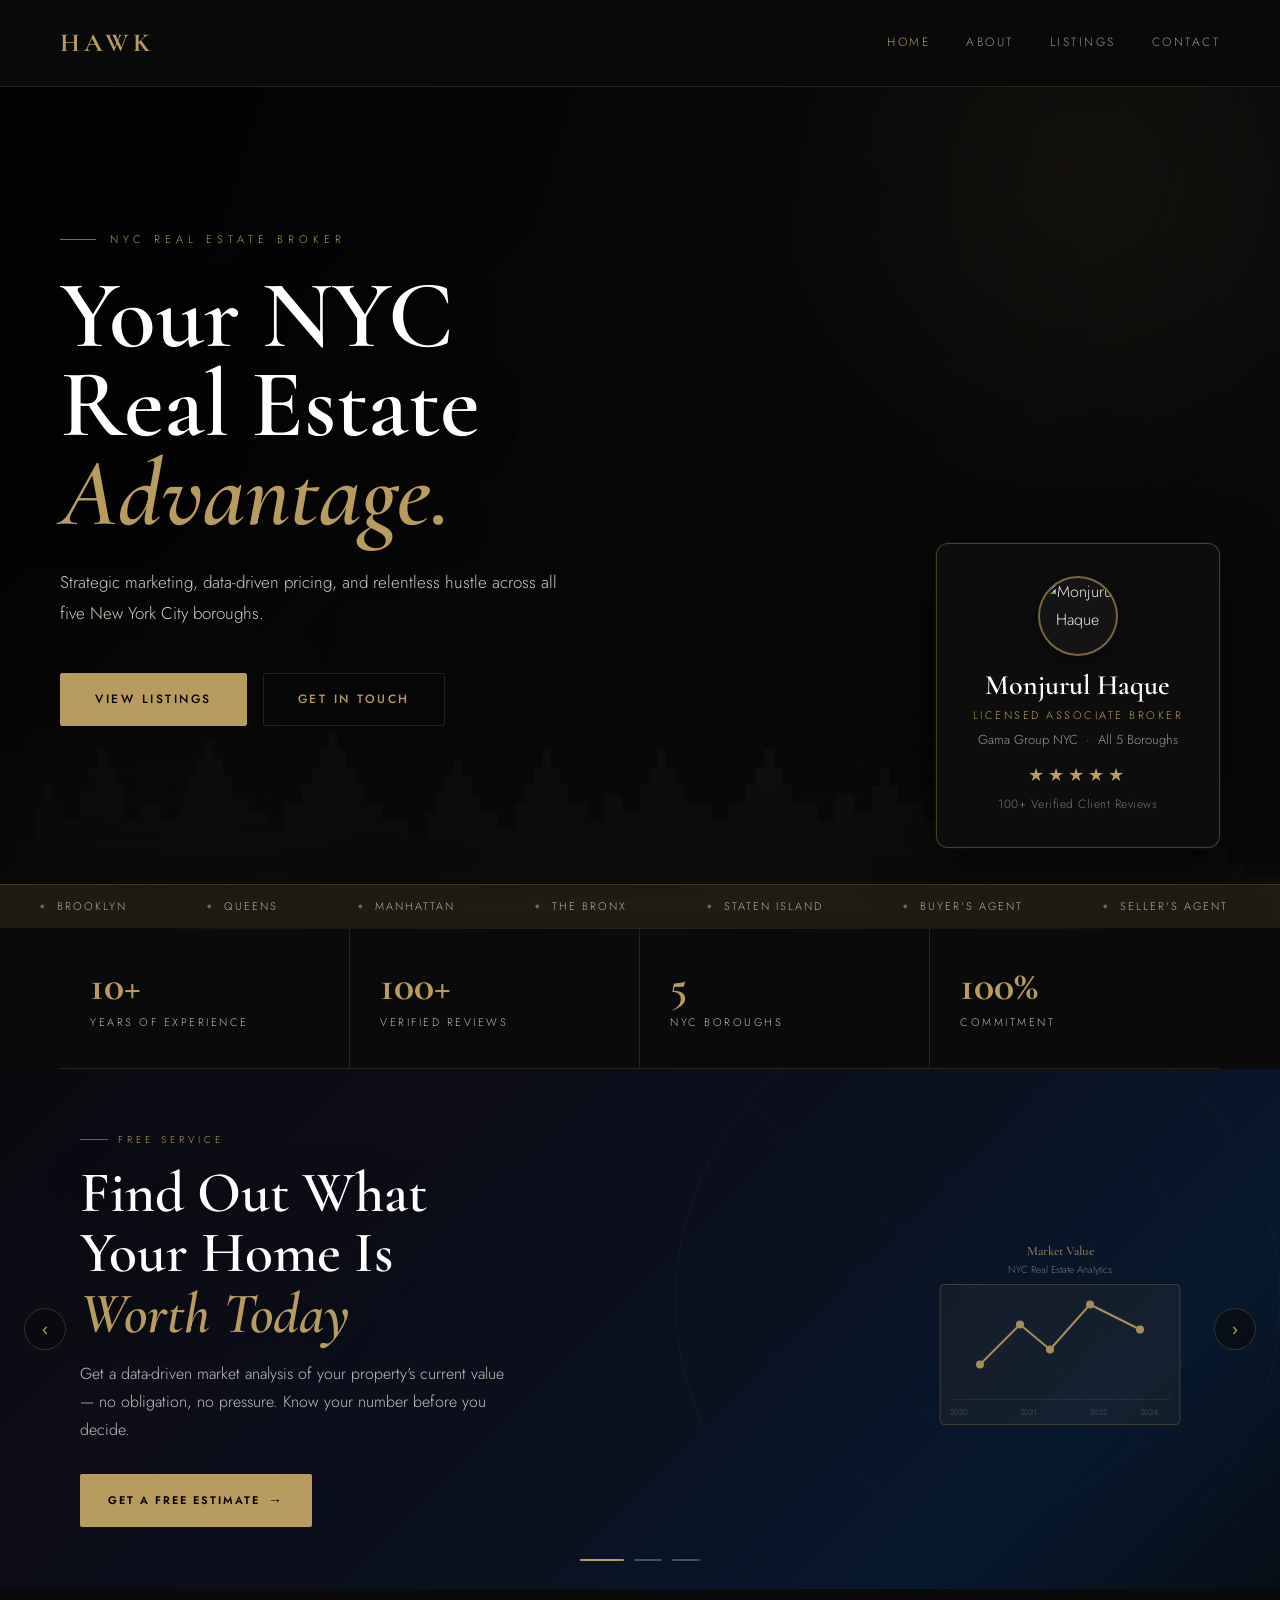
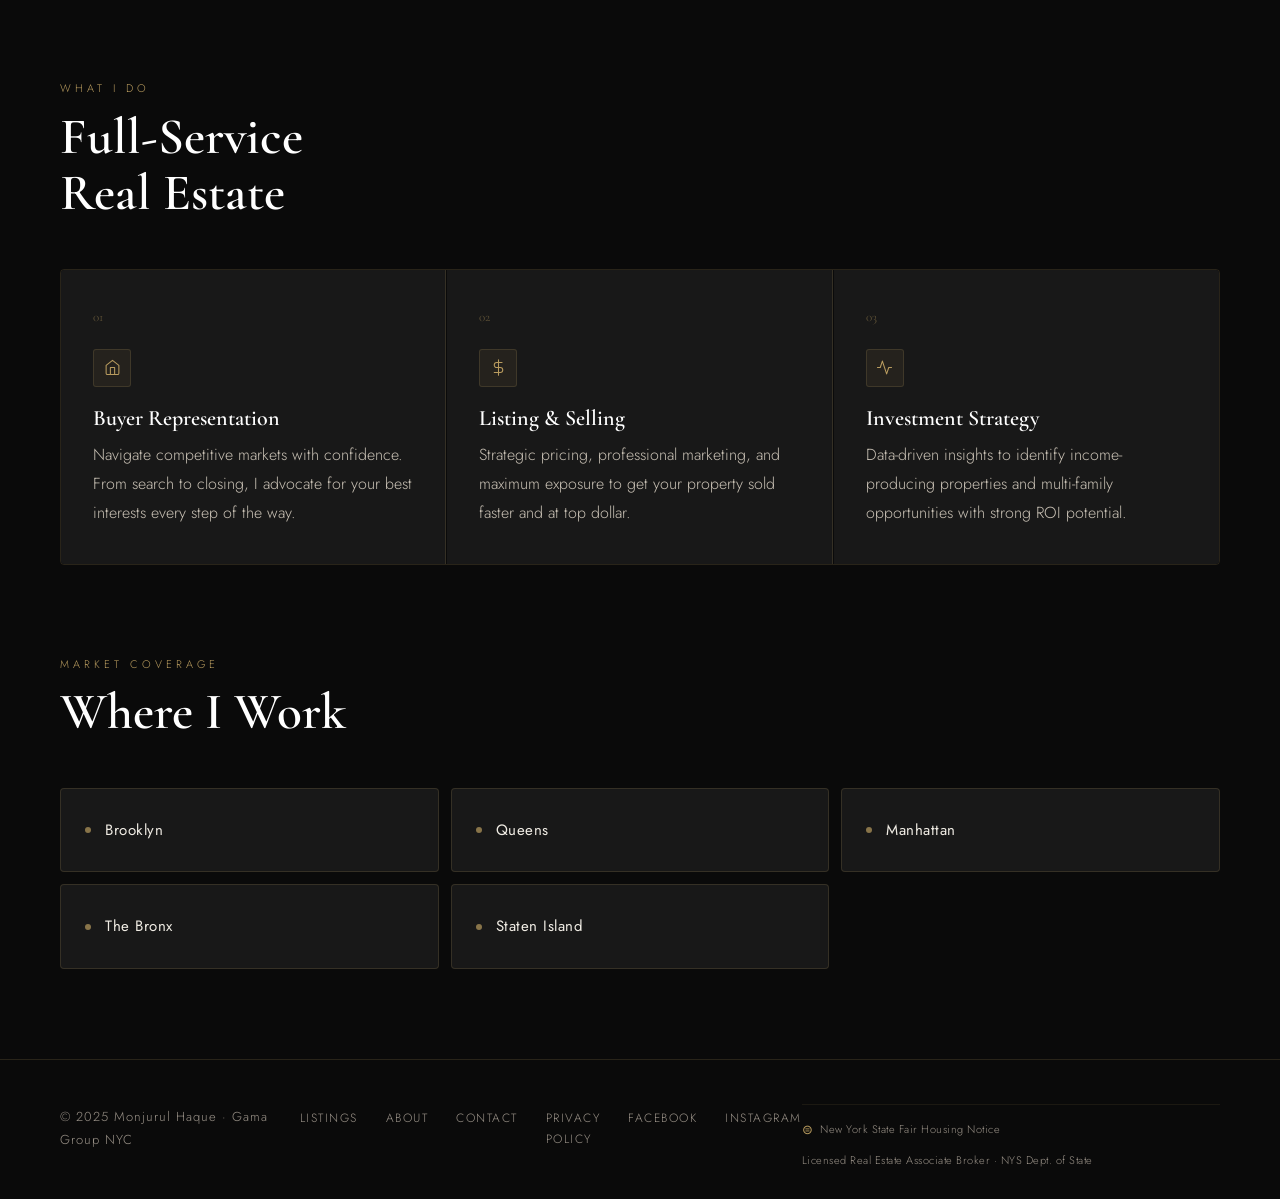
==== index.html @ 2c3703a2 "Add files via upload" ====
<!DOCTYPE html>
<html lang="en">
<head>
  <meta charset="UTF-8">
  <meta name="viewport" content="width=device-width, initial-scale=1.0">

  <!-- ── Primary SEO ── -->
  <title>Monjurul Haque | NYC Real Estate Broker — Buy, Sell & Invest in All 5 Boroughs</title>
  <meta name="description" content="Monjurul Haque (Hawk) is a licensed NYC real estate associate broker serving Brooklyn, Queens, Manhattan, The Bronx, and Staten Island. Strategic marketing, expert negotiation, 100+ verified reviews.">
  <meta name="keywords" content="NYC real estate broker, New York City homes for sale, Brooklyn real estate agent, Queens homes for sale, Manhattan broker, Bronx real estate, Staten Island homes, buy home NYC, sell my house NYC, licensed associate broker New York, Monjurul Haque realtor, Hawk real estate">
  <meta name="author" content="Monjurul Haque">
  <meta name="robots" content="index, follow, max-snippet:-1, max-image-preview:large, max-video-preview:-1">
  <link rel="canonical" href="https://mhaquerealtor.com/index.html">

  <!-- ── Open Graph (Facebook / LinkedIn / WhatsApp) ── -->
  <meta property="og:type" content="website">
  <meta property="og:title" content="Monjurul Haque — NYC Real Estate Broker | All 5 Boroughs">
  <meta property="og:description" content="Buy, sell, or invest in NYC real estate with Hawk — licensed associate broker, 10+ years experience, 100+ verified reviews across Brooklyn, Queens, Manhattan, The Bronx & Staten Island.">
  <meta property="og:url" content="https://mhaquerealtor.com/index.html">
  <meta property="og:site_name" content="Monjurul Haque | NYC Real Estate Broker">
  <meta property="og:image" content="https://mhaquerealtor.com/Final Gama-36.jpg">
  <meta property="og:image:width" content="1200">
  <meta property="og:image:height" content="630">
  <meta property="og:locale" content="en_US">

  <!-- ── Twitter Card ── -->
  <meta name="twitter:card" content="summary_large_image">
  <meta name="twitter:title" content="Monjurul Haque — NYC Real Estate Broker | All 5 Boroughs">
  <meta name="twitter:description" content="Buy, sell, or invest in NYC real estate with Hawk — licensed associate broker, 10+ years experience, 100+ verified reviews across Brooklyn, Queens, Manhattan, The Bronx & Staten Island.">
  <meta name="twitter:image" content="https://mhaquerealtor.com/Final Gama-36.jpg">

  <!-- ── Geo / Local SEO ── -->
  <meta name="geo.region" content="US-NY">
  <meta name="geo.placename" content="Brooklyn, New York">
  <meta name="geo.position" content="40.6233;-74.0300">
  <meta name="ICBM" content="40.6233, -74.0300">

  <!-- ── Fonts & Styles ── -->
  <link rel="preconnect" href="https://fonts.googleapis.com">
  <link rel="preconnect" href="https://fonts.gstatic.com" crossorigin>
  <link href="https://fonts.googleapis.com/css2?family=Cormorant+Garamond:ital,wght@0,400;0,500;0,600;0,700;1,400&family=Jost:wght@300;400;500;600&display=swap" rel="stylesheet">
  <link rel="stylesheet" href="style.css">

  <!-- ── JSON-LD Structured Data ── -->
  <script type="application/ld+json">
  {
    "@context": "https://schema.org",
    "@graph": [
      {
        "@type": "RealEstateAgent",
        "@id": "https://mhaquerealtor.com/#agent",
        "name": "Monjurul Haque",
        "alternateName": "Hawk",
        "url": "https://mhaquerealtor.com",
        "telephone": "+13479688550",
        "email": "mhaquerealestate@gmail.com",
        "jobTitle": "Licensed Real Estate Associate Broker",
        "description": "Monjurul Haque (Hawk) is a licensed real estate associate broker at Gama Group NYC, serving all five New York City boroughs. Specializing in buyer representation, seller listing, multi-family investment properties, and short sales.",
        "image": "https://mhaquerealtor.com/Final Gama-36.jpg",
        "sameAs": [
          "https://www.instagram.com/mhaquerealtor",
          "https://www.facebook.com/MhaqueRealtor/",
          "https://www.zillow.com/profile/MhaqueRealtor/"
        ],
        "address": {
          "@type": "PostalAddress",
          "streetAddress": "9726 3rd Avenue",
          "addressLocality": "Brooklyn",
          "addressRegion": "NY",
          "postalCode": "11209",
          "addressCountry": "US"
        },
        "areaServed": [
          {"@type": "City", "name": "Brooklyn", "containedInPlace": {"@type": "State", "name": "New York"}},
          {"@type": "City", "name": "Queens", "containedInPlace": {"@type": "State", "name": "New York"}},
          {"@type": "City", "name": "Manhattan", "containedInPlace": {"@type": "State", "name": "New York"}},
          {"@type": "City", "name": "The Bronx", "containedInPlace": {"@type": "State", "name": "New York"}},
          {"@type": "City", "name": "Staten Island", "containedInPlace": {"@type": "State", "name": "New York"}}
        ],
        "knowsAbout": ["Residential Real Estate", "Multi-Family Properties", "Investment Real Estate", "Short Sales", "Buyer Representation", "Seller Representation"],
        "hasCredential": {
          "@type": "EducationalOccupationalCredential",
          "credentialCategory": "License",
          "name": "New York State Real Estate Associate Broker License",
          "recognizedBy": {"@type": "Organization", "name": "New York State Department of State"}
        },
        "memberOf": {
          "@type": "Organization",
          "name": "Gama Group NYC",
          "address": {
            "@type": "PostalAddress",
            "streetAddress": "9726 3rd Avenue",
            "addressLocality": "Brooklyn",
            "addressRegion": "NY",
            "postalCode": "11209"
          }
        },
        "aggregateRating": {
          "@type": "AggregateRating",
          "ratingValue": "5",
          "reviewCount": "100",
          "bestRating": "5",
          "worstRating": "1"
        }
      },
      {
        "@type": "LocalBusiness",
        "@id": "https://mhaquerealtor.com/#business",
        "name": "Monjurul Haque — NYC Real Estate Broker",
        "url": "https://mhaquerealtor.com",
        "telephone": "+13479688550",
        "email": "mhaquerealestate@gmail.com",
        "priceRange": "$$",
        "address": {
          "@type": "PostalAddress",
          "streetAddress": "9726 3rd Avenue",
          "addressLocality": "Brooklyn",
          "addressRegion": "NY",
          "postalCode": "11209",
          "addressCountry": "US"
        },
        "geo": {
          "@type": "GeoCoordinates",
          "latitude": "40.6233",
          "longitude": "-74.0300"
        },
        "openingHoursSpecification": [
          {"@type": "OpeningHoursSpecification", "dayOfWeek": ["Monday","Tuesday","Wednesday","Thursday","Friday"], "opens": "09:00", "closes": "20:00"},
          {"@type": "OpeningHoursSpecification", "dayOfWeek": ["Saturday","Sunday"], "opens": "10:00", "closes": "18:00"}
        ],
        "sameAs": [
          "https://www.instagram.com/mhaquerealtor",
          "https://www.facebook.com/MhaqueRealtor/"
        ]
      },
      {
        "@type": "WebSite",
        "@id": "https://mhaquerealtor.com/#website",
        "url": "https://mhaquerealtor.com",
        "name": "Monjurul Haque | NYC Real Estate Broker",
        "description": "Official website of Monjurul Haque, licensed NYC real estate associate broker at Gama Group NYC.",
        "potentialAction": {
          "@type": "SearchAction",
          "target": "https://mhaquerealtor.com/listings.html?q={search_term_string}",
          "query-input": "required name=search_term_string"
        }
      }
    ]
  }
  </script>

   href="style.css">
  <style>

    /* ══════════════════════════════
       VIDEO HERO
    ══════════════════════════════ */
    .hero {
      position: relative;
      min-height: 100vh;
      display: flex; align-items: center;
      overflow: hidden;
    }

    /* video background */
    .hero-video {
      position: absolute; inset: 0;
      width: 100%; height: 100%;
      object-fit: cover; object-position: center;
      z-index: 0;
      opacity: 0;
      transition: opacity 1.2s ease;
    }
    .hero-video.loaded { opacity: 1; }

    /* animated gradient fallback — plays while/if video doesn't load */
    .hero-bg-fallback {
      position: absolute; inset: 0; z-index: 0;
      background: linear-gradient(135deg, #0a0a0a 0%, #111 40%, #0e0e0e 100%);
      overflow: hidden;
    }
    /* floating orb animations */
    .hero-bg-fallback::before {
      content: '';
      position: absolute;
      width: 700px; height: 700px;
      border-radius: 50%;
      background: radial-gradient(circle, rgba(184,155,94,0.12) 0%, transparent 65%);
      top: -200px; right: -150px;
      animation: orbFloat 8s ease-in-out infinite alternate;
    }
    .hero-bg-fallback::after {
      content: '';
      position: absolute;
      width: 500px; height: 500px;
      border-radius: 50%;
      background: radial-gradient(circle, rgba(184,155,94,0.07) 0%, transparent 65%);
      bottom: -100px; left: -100px;
      animation: orbFloat 11s ease-in-out infinite alternate-reverse;
    }
    @keyframes orbFloat {
      from { transform: translate(0,0) scale(1); }
      to   { transform: translate(40px, 30px) scale(1.08); }
    }

    /* animated NYC skyline silhouette */
    .hero-skyline {
      position: absolute; bottom: 0; left: 0; right: 0;
      z-index: 1; pointer-events: none;
      opacity: 0.06;
    }

    /* dark overlay on top of video */
    .hero-overlay {
      position: absolute; inset: 0; z-index: 1;
      background: linear-gradient(
        105deg,
        rgba(0,0,0,0.78) 0%,
        rgba(0,0,0,0.55) 50%,
        rgba(0,0,0,0.35) 100%
      );
    }
    /* bottom fade */
    .hero-overlay::after {
      content: '';
      position: absolute; bottom: 0; left: 0; right: 0;
      height: 220px;
      background: linear-gradient(to bottom, transparent, rgba(10,10,10,0.9));
    }

    /* content sits above video + overlay */
    .hero-content {
      position: relative; z-index: 2;
      max-width: 720px;
      padding: 0 60px;
    }
    .hero-eyebrow {
      font-size: 11px; letter-spacing: 5px;
      text-transform: uppercase; color: var(--gold);
      margin-bottom: 22px;
      display: flex; align-items: center; gap: 14px;
      animation: fadeUp 0.7s 0.1s ease both;
    }
    .hero-eyebrow::before {
      content: ''; width: 36px; height: 1px;
      background: var(--gold); opacity: 0.7; flex-shrink: 0;
    }
    .hero-headline {
      font-family: var(--serif-font);
      font-size: clamp(54px, 7.5vw, 106px);
      font-weight: 600; line-height: 0.93;
      color: #fff; margin-bottom: 28px;
      animation: fadeUp 0.7s 0.2s ease both;
      text-shadow: 0 2px 40px rgba(0,0,0,0.5);
    }
    .hero-headline em { font-style: italic; color: var(--gold); }
    .hero-sub {
      font-size: 17px; line-height: 1.85;
      color: rgba(240,236,228,0.85); max-width: 500px;
      margin-bottom: 44px;
      animation: fadeUp 0.7s 0.3s ease both;
    }
    .hero-actions {
      display: flex; gap: 16px; flex-wrap: wrap;
      animation: fadeUp 0.7s 0.4s ease both;
    }

    /* scrolling ticker at bottom of hero */
    .hero-ticker {
      position: absolute; bottom: 0; left: 0; right: 0; z-index: 3;
      background: rgba(184,155,94,0.12);
      backdrop-filter: blur(8px);
      border-top: 1px solid rgba(184,155,94,0.2);
      padding: 12px 0;
      overflow: hidden;
    }
    .hero-ticker-track {
      display: flex; gap: 0;
      animation: tickerScroll 28s linear infinite;
      width: max-content;
    }
    .hero-ticker-track:hover { animation-play-state: paused; }
    .hero-ticker-item {
      display: flex; align-items: center; gap: 10px;
      padding: 0 40px; white-space: nowrap;
      font-size: 11px; letter-spacing: 2px; text-transform: uppercase;
      color: rgba(240,236,228,0.7);
    }
    .hero-ticker-item::before {
      content: '◆'; color: var(--gold); font-size: 6px; opacity: 0.6;
    }
    @keyframes tickerScroll {
      from { transform: translateX(0); }
      to   { transform: translateX(-50%); }
    }

    /* agent card */
    .agent-card {
      position: absolute; right: 60px; bottom: 80px; z-index: 3;
      background: rgba(14,14,14,0.95);
      backdrop-filter: blur(20px);
      border: 1px solid rgba(184,155,94,0.35);
      border-radius: 12px;
      padding: 32px 36px;
      display: flex; flex-direction: column; align-items: center; gap: 14px;
      text-align: center;
      animation: fadeUp 0.7s 0.55s ease both;
      box-shadow: 0 16px 60px rgba(0,0,0,0.7), 0 0 0 1px rgba(184,155,94,0.08);
      min-width: 280px;
    }
    .agent-photo {
      width: 80px; height: 80px;
      border-radius: 50%; object-fit: cover; object-position: top;
      border: 2px solid rgba(184,155,94,0.6);
      background: var(--mid); flex-shrink: 0;
      box-shadow: 0 4px 20px rgba(0,0,0,0.5);
    }
    .agent-name { font-family: var(--serif-font); font-size: 28px; font-weight: 600; color: #fff; line-height: 1.1; }
    .agent-title { font-size: 11px; letter-spacing: 2.5px; text-transform: uppercase; color: var(--gold); margin-top: 5px; }
    .agent-firm  { font-size: 13px; color: #a09888; margin-top: 4px; }
    .agent-stars { color: var(--gold); font-size: 18px; letter-spacing: 4px; margin-top: 8px; }

    /* ══════════════════════════════
       AUTO-SLIDING CAROUSEL
    ══════════════════════════════ */
    .carousel-section {
      position: relative;
      overflow: hidden;
      height: 520px;
    }
    .carousel-track {
      display: flex;
      height: 100%;
      transition: transform 0.9s cubic-bezier(0.77, 0, 0.175, 1);
      will-change: transform;
    }
    .carousel-slide {
      flex: 0 0 100%; height: 100%;
      position: relative; overflow: hidden;
    }

    /* each slide has an animated background */
    .slide-bg {
      position: absolute; inset: -10%;
      background-size: cover; background-position: center;
      animation: kenBurns 12s ease-in-out infinite alternate;
      transition: none;
    }
    @keyframes kenBurns {
      from { transform: scale(1)   translate(0, 0); }
      to   { transform: scale(1.1) translate(-2%, -1%); }
    }
    .carousel-slide:nth-child(2) .slide-bg { animation-delay: -4s; }
    .carousel-slide:nth-child(3) .slide-bg { animation-delay: -8s; }

    /* slide-specific gradient backgrounds */
    .slide-1 .slide-bg {
      background: linear-gradient(135deg,
        #0d1117 0%, #1a1a2e 25%, #16213e 50%, #0f3460 75%, #0d1117 100%);
    }
    .slide-2 .slide-bg {
      background: linear-gradient(135deg,
        #0a0a0a 0%, #1a1208 25%, #2a1f08 50%, #1a150a 75%, #0a0a0a 100%);
    }
    .slide-3 .slide-bg {
      background: linear-gradient(135deg,
        #080d0a 0%, #0d1f14 25%, #0a2010 50%, #061208 75%, #080d0a 100%);
    }

    /* geometric SVG decoration on each slide */
    .slide-deco {
      position: absolute; inset: 0; z-index: 1;
      pointer-events: none; opacity: 0.08;
    }

    /* dark overlay */
    .slide-overlay {
      position: absolute; inset: 0; z-index: 2;
      background: rgba(0,0,0,0.52);
    }

    /* content */
    .slide-content {
      position: absolute; inset: 0; z-index: 3;
      display: flex; align-items: center;
      padding: 0 80px;
    }
    .slide-inner {
      max-width: 560px;
      animation: slideContentIn 1s ease both;
    }
    @keyframes slideContentIn {
      from { opacity: 0; transform: translateY(24px); }
      to   { opacity: 1; transform: translateY(0); }
    }
    .slide-eyebrow {
      font-size: 10px; letter-spacing: 4px; text-transform: uppercase;
      color: var(--gold); margin-bottom: 14px;
      display: flex; align-items: center; gap: 10px;
    }
    .slide-eyebrow::before { content:''; width:28px; height:1px; background:var(--gold); opacity:0.6; }
    .slide-title {
      font-family: var(--serif-font);
      font-size: clamp(36px, 4.5vw, 60px);
      font-weight: 600; color: #fff; line-height: 1.05;
      margin-bottom: 16px;
      text-shadow: 0 2px 30px rgba(0,0,0,0.6);
    }
    .slide-title em { font-style: italic; color: var(--gold); }
    .slide-desc {
      font-size: 16px; color: rgba(240,236,228,0.8);
      line-height: 1.75; margin-bottom: 30px; max-width: 440px;
    }
    .slide-cta {
      display: inline-flex; align-items: center; gap: 8px;
      background: var(--gold); color: #000;
      font-family: var(--body-font); font-size: 11px;
      font-weight: 600; letter-spacing: 2px; text-transform: uppercase;
      padding: 14px 28px; border-radius: 2px; text-decoration: none;
      transition: background 0.25s, transform 0.2s;
    }
    .slide-cta:hover { background: var(--gold-light); transform: translateY(-1px); }
    .slide-cta-arrow { font-size: 14px; transition: transform 0.2s; }
    .slide-cta:hover .slide-cta-arrow { transform: translateX(3px); }

    /* slide right-side visual */
    .slide-visual {
      position: absolute; right: 80px; top: 50%;
      transform: translateY(-50%);
      z-index: 3; opacity: 0.9;
      width: 280px;
    }
    .slide-visual svg { width: 100%; height: auto; }

    /* progress dots */
    .carousel-dots {
      position: absolute; bottom: 28px; left: 50%;
      transform: translateX(-50%); z-index: 10;
      display: flex; gap: 10px; align-items: center;
    }
    .carousel-dot {
      width: 28px; height: 2px;
      background: rgba(255,255,255,0.25);
      border-radius: 2px; cursor: pointer;
      transition: background 0.3s, width 0.3s;
    }
    .carousel-dot.active {
      background: var(--gold); width: 44px;
    }

    /* prev/next arrows */
    .carousel-arrow {
      position: absolute; top: 50%; z-index: 10;
      transform: translateY(-50%);
      width: 42px; height: 42px;
      background: rgba(10,10,10,0.6);
      border: 1px solid rgba(184,155,94,0.25);
      border-radius: 50%; cursor: pointer;
      display: flex; align-items: center; justify-content: center;
      transition: background 0.2s, border-color 0.2s;
      color: var(--gold); font-size: 18px; user-select: none;
      backdrop-filter: blur(8px);
    }
    .carousel-arrow:hover { background: rgba(184,155,94,0.15); border-color: var(--gold); }
    .carousel-arrow.prev { left: 24px; }
    .carousel-arrow.next { right: 24px; }

    /* progress bar */
    .carousel-progress {
      position: absolute; bottom: 0; left: 0; z-index: 10;
      height: 2px; background: var(--gold); opacity: 0.6;
      animation: carouselProgress 5s linear infinite;
      transform-origin: left;
    }
    @keyframes carouselProgress {
      from { width: 0%; }
      to   { width: 100%; }
    }

    /* ══════════════════════════════
       STATS / SERVICES / AREAS
    ══════════════════════════════ */
    .divider {
      height: 1px;
      background: linear-gradient(90deg, transparent, var(--border), transparent);
      margin: 0 60px;
    }
    .stats-strip {
      display: grid; grid-template-columns: repeat(4, 1fr);
      border-bottom: 1px solid var(--border);
      margin: 0 60px;
    }
    .strip-stat {
      padding: 36px 30px;
      border-right: 1px solid var(--border);
      animation: fadeUp 0.5s ease both;
    }
    .strip-stat:last-child { border-right: none; }
    .strip-num {
      font-family: var(--serif-font);
      font-size: 42px; font-weight: 700; color: var(--gold); line-height: 1;
    }
    .strip-label {
      font-size: 11px; letter-spacing: 2.5px;
      text-transform: uppercase; color: #c0b8ac; margin-top: 6px;
    }

    .services-section { padding: 90px 60px; }
    .section-header { margin-bottom: 48px; }
    .section-eyebrow {
      font-size: 11px; letter-spacing: 4px;
      text-transform: uppercase; color: var(--gold); margin-bottom: 10px;
    }
    .section-title {
      font-family: var(--serif-font);
      font-size: clamp(32px, 4vw, 52px);
      font-weight: 600; color: #fff; line-height: 1.1;
    }
    .services-grid {
      display: grid; grid-template-columns: repeat(3, 1fr); gap: 1px;
      border: 1px solid var(--border); border-radius: 4px; overflow: hidden;
    }
    .service-card {
      background: var(--card); padding: 36px 32px;
      transition: background 0.25s; border-right: 1px solid var(--border);
    }
    .service-card:last-child { border-right: none; }
    .service-card:hover { background: #1e1e1e; }
    .service-num { font-family: var(--serif-font); font-size: 13px; color: var(--gold); opacity: 0.5; margin-bottom: 20px; }
    .service-icon {
      width: 38px; height: 38px; margin-bottom: 18px;
      background: rgba(184,155,94,0.08); border: 1px solid var(--border);
      border-radius: 3px; display: flex; align-items: center; justify-content: center;
    }
    .service-icon svg { width: 17px; height: 17px; stroke: var(--gold); fill: none; stroke-width: 1.5; }
    .service-name { font-family: var(--serif-font); font-size: 22px; font-weight: 600; color: #fff; margin-bottom: 10px; line-height: 1.2; }
    .service-desc { font-size: 16px; line-height: 1.8; color: #c8c0b4; }

    .areas-section { padding: 0 60px 90px; }
    .areas-grid { display: grid; grid-template-columns: repeat(3, 1fr); gap: 12px; margin-top: 40px; }
    .area-card {
      background: var(--card); border: 1px solid var(--border);
      border-radius: 4px; padding: 28px 24px;
      display: flex; align-items: center; gap: 14px;
      transition: border-color 0.25s, background 0.25s;
    }
    .area-card:hover { border-color: var(--gold); background: var(--gold-dim); }
    .area-dot { width: 6px; height: 6px; border-radius: 50%; background: var(--gold); flex-shrink: 0; opacity: 0.7; }
    .area-name { font-size: 15px; font-weight: 400; color: var(--text); letter-spacing: 0.5px; }

    /* ══════════════════════════════
       MOBILE
    ══════════════════════════════ */
    @media (max-width: 900px) {
      .hero-content { padding: 80px 24px 140px; }
      .agent-card { display: none; }
      .carousel-section { height: 420px; }
      .slide-content { padding: 0 28px; }
      .slide-visual { display: none; }
      .stats-strip { grid-template-columns: repeat(2, 1fr); margin: 0 24px; }
      .strip-stat { padding: 28px 20px; }
      .services-section, .areas-section { padding-left: 24px; padding-right: 24px; }
      .services-grid { grid-template-columns: 1fr; }
      .service-card { border-right: none; border-bottom: 1px solid var(--border); }
      .service-card:last-child { border-bottom: none; }
      .areas-grid { grid-template-columns: 1fr 1fr; }
      .divider { margin: 0 24px; }
      .carousel-arrow { display: none; }
    }
    @media (max-width: 540px) {
      .hero-headline { font-size: 52px; }
      .stats-strip { grid-template-columns: repeat(2, 1fr); }
      .areas-grid { grid-template-columns: 1fr; }
      .hero-actions { flex-direction: column; }
      .hero-actions .btn { text-align: center; }
      .carousel-section { height: 380px; }
      .slide-title { font-size: 32px; }
    }
  </style>
</head>
<body>

<!-- NAV -->
<nav>
  <a class="nav-logo" href="index.html">HAWK</a>
  <div class="nav-links">
    <a href="index.html" class="active">Home</a>
    <a href="about.html">About</a>
    <a href="listings.html">Listings</a>
    <a href="contact.html">Contact</a>
  </div>
  <div class="nav-hamburger" onclick="toggleMenu()" aria-label="Menu">
    <span></span><span></span><span></span>
  </div>
</nav>
<div class="nav-mobile" id="navMobile">
  <a href="index.html" onclick="closeMenu()">Home</a>
  <a href="about.html" onclick="closeMenu()">About</a>
  <a href="listings.html" onclick="closeMenu()">Listings</a>
  <a href="contact.html" onclick="closeMenu()">Contact</a>
</div>

<!-- ══ HERO — video background ══ -->
<section class="hero">

  <!-- Animated fallback (always visible; fades out when video loads) -->
  <div class="hero-bg-fallback"></div>

  <!-- Your video — place mhrheadre.mp4 in the same folder as index.html -->
  <video
    class="hero-video"
    id="heroVideo"
    autoplay muted loop playsinline
    preload="none"
    poster=""
  >
    <source src="mhrheadre.mp4" type="video/mp4">
  </video>

  <!-- NYC skyline SVG silhouette -->
  <svg class="hero-skyline" viewBox="0 0 1440 220" fill="white" xmlns="http://www.w3.org/2000/svg" preserveAspectRatio="none">
    <path d="M0,220 L0,160 L20,160 L20,120 L40,120 L40,80 L50,80 L50,60 L60,60 L60,80 L70,80 L70,100 L90,100 L90,60 L100,60 L100,40 L110,40 L110,20 L120,20 L120,40 L130,40 L130,60 L140,60 L140,100 L160,100 L160,80 L180,80 L180,100 L200,100 L200,70 L210,70 L210,50 L220,50 L220,30 L230,30 L230,10 L240,10 L240,30 L250,30 L250,50 L260,50 L260,70 L280,70 L280,90 L300,90 L300,110 L320,110 L320,80 L340,80 L340,60 L350,60 L350,40 L360,40 L360,20 L370,20 L370,0 L380,0 L380,20 L390,20 L390,40 L400,40 L400,60 L410,60 L410,80 L430,80 L430,100 L460,100 L460,120 L480,120 L480,90 L490,90 L490,70 L500,70 L500,50 L510,50 L510,30 L520,30 L520,50 L530,50 L530,70 L540,70 L540,90 L560,90 L560,110 L580,110 L580,80 L590,80 L590,60 L600,60 L600,40 L610,40 L610,20 L620,20 L620,40 L630,40 L630,60 L640,60 L640,80 L660,80 L660,100 L680,100 L680,70 L700,70 L700,90 L720,90 L720,60 L730,60 L730,40 L740,40 L740,20 L750,20 L750,40 L760,40 L760,60 L770,60 L770,80 L800,80 L800,100 L820,100 L820,80 L840,80 L840,60 L850,60 L850,40 L860,40 L860,20 L870,20 L870,40 L880,40 L880,60 L890,60 L890,80 L920,80 L920,100 L940,100 L940,70 L960,70 L960,90 L980,90 L980,60 L990,60 L990,40 L1000,40 L1000,60 L1010,60 L1010,80 L1040,80 L1040,100 L1060,100 L1060,80 L1080,80 L1080,60 L1090,60 L1090,40 L1100,40 L1100,20 L1110,20 L1110,40 L1120,40 L1120,60 L1130,60 L1130,80 L1160,80 L1160,100 L1180,100 L1180,120 L1200,120 L1200,90 L1220,90 L1220,110 L1240,110 L1240,80 L1260,80 L1260,100 L1280,100 L1280,130 L1300,130 L1300,110 L1320,110 L1320,130 L1340,130 L1340,150 L1360,150 L1360,130 L1380,130 L1380,150 L1400,150 L1400,160 L1440,160 L1440,220 Z"/>
  </svg>

  <div class="hero-overlay"></div>

  <!-- Text content -->
  <div class="hero-content">
    <div class="hero-eyebrow">NYC Real Estate Broker</div>
    <h1 class="hero-headline">Your NYC<br>Real Estate<br><em>Advantage.</em></h1>
    <p class="hero-sub">
      Strategic marketing, data-driven pricing, and relentless hustle across all five New York City boroughs.
    </p>
    <div class="hero-actions">
      <a href="listings.html" class="btn btn-gold">View Listings</a>
      <a href="contact.html" class="btn btn-outline">Get in Touch</a>
    </div>
  </div>

  <!-- Agent float card -->
  <div class="agent-card">
    <img class="agent-photo" src="Final Gama-36.jpg" alt="Monjurul Haque">
    <div>
      <div class="agent-name">Monjurul Haque</div>
      <div class="agent-title">Licensed Associate Broker</div>
      <div class="agent-firm">Gama Group NYC &nbsp;·&nbsp; All 5 Boroughs</div>
      <div class="agent-stars">★★★★★</div>
      <div style="font-size:12px;color:#7a7268;margin-top:3px;letter-spacing:0.5px;">100+ Verified Client Reviews</div>
    </div>
  </div>

  <!-- Scrolling ticker -->
  <div class="hero-ticker">
    <div class="hero-ticker-track" id="tickerTrack">
      <span class="hero-ticker-item">Brooklyn</span>
      <span class="hero-ticker-item">Queens</span>
      <span class="hero-ticker-item">Manhattan</span>
      <span class="hero-ticker-item">The Bronx</span>
      <span class="hero-ticker-item">Staten Island</span>
      <span class="hero-ticker-item">Buyer's Agent</span>
      <span class="hero-ticker-item">Seller's Agent</span>
      <span class="hero-ticker-item">Investment Properties</span>
      <span class="hero-ticker-item">Multi-Family</span>
      <span class="hero-ticker-item">100+ Reviews</span>
      <span class="hero-ticker-item">10+ Years Experience</span>
      <span class="hero-ticker-item">Licensed Associate Broker</span>
      <!-- duplicate for seamless loop -->
      <span class="hero-ticker-item">Brooklyn</span>
      <span class="hero-ticker-item">Queens</span>
      <span class="hero-ticker-item">Manhattan</span>
      <span class="hero-ticker-item">The Bronx</span>
      <span class="hero-ticker-item">Staten Island</span>
      <span class="hero-ticker-item">Buyer's Agent</span>
      <span class="hero-ticker-item">Seller's Agent</span>
      <span class="hero-ticker-item">Investment Properties</span>
      <span class="hero-ticker-item">Multi-Family</span>
      <span class="hero-ticker-item">100+ Reviews</span>
      <span class="hero-ticker-item">10+ Years Experience</span>
      <span class="hero-ticker-item">Licensed Associate Broker</span>
    </div>
  </div>

</section>

<!-- STATS STRIP -->
<div class="divider"></div>
<div class="stats-strip">
  <div class="strip-stat anim-1">
    <div class="strip-num">10+</div>
    <div class="strip-label">Years of Experience</div>
  </div>
  <div class="strip-stat anim-2">
    <div class="strip-num">100+</div>
    <div class="strip-label">Verified Reviews</div>
  </div>
  <div class="strip-stat anim-3">
    <div class="strip-num">5</div>
    <div class="strip-label">NYC Boroughs</div>
  </div>
  <div class="strip-stat anim-4">
    <div class="strip-num">100%</div>
    <div class="strip-label">Commitment</div>
  </div>
</div>

<!-- ══ AUTO-SLIDING CAROUSEL ══ -->
<div class="carousel-section" id="carousel" aria-label="Services showcase">

  <div class="carousel-track" id="carouselTrack">

    <!-- Slide 1 — Home Valuation -->
    <div class="carousel-slide slide-1">
      <div class="slide-bg"></div>
      <svg class="slide-deco" viewBox="0 0 1440 520" fill="none" xmlns="http://www.w3.org/2000/svg">
        <circle cx="1100" cy="260" r="340" stroke="white" stroke-width="1"/>
        <circle cx="1100" cy="260" r="240" stroke="white" stroke-width="0.5"/>
        <circle cx="1100" cy="260" r="140" stroke="white" stroke-width="0.5"/>
        <line x1="800" y1="0" x2="1400" y2="520" stroke="white" stroke-width="0.5"/>
        <line x1="760" y1="0" x2="1440" y2="480" stroke="white" stroke-width="0.3"/>
      </svg>
      <div class="slide-overlay"></div>
      <div class="slide-content">
        <div class="slide-inner">
          <div class="slide-eyebrow">Free Service</div>
          <h2 class="slide-title">Find Out What<br>Your Home Is<br><em>Worth Today</em></h2>
          <p class="slide-desc">Get a data-driven market analysis of your property's current value — no obligation, no pressure. Know your number before you decide.</p>
          <a href="contact.html" class="slide-cta">Get a Free Estimate <span class="slide-cta-arrow">→</span></a>
        </div>
      </div>
      <div class="slide-visual">
        <svg viewBox="0 0 280 240" fill="none" xmlns="http://www.w3.org/2000/svg">
          <rect x="20" y="80" width="240" height="140" rx="4" fill="rgba(184,155,94,0.08)" stroke="rgba(184,155,94,0.3)" stroke-width="1"/>
          <path d="M60 160 L100 120 L130 145 L170 100 L220 125" stroke="var(--gold)" stroke-width="2" stroke-linecap="round" stroke-linejoin="round" fill="none"/>
          <circle cx="60" cy="160" r="4" fill="var(--gold)"/>
          <circle cx="100" cy="120" r="4" fill="var(--gold)"/>
          <circle cx="130" cy="145" r="4" fill="var(--gold)"/>
          <circle cx="170" cy="100" r="4" fill="var(--gold)"/>
          <circle cx="220" cy="125" r="4" fill="var(--gold)"/>
          <text x="140" y="50" text-anchor="middle" fill="rgba(184,155,94,0.8)" font-size="13" font-family="Cormorant Garamond, serif" font-weight="600">Market Value</text>
          <text x="140" y="68" text-anchor="middle" fill="rgba(240,236,228,0.5)" font-size="10" font-family="Jost, sans-serif">NYC Real Estate Analytics</text>
          <line x1="30" y1="195" x2="250" y2="195" stroke="rgba(184,155,94,0.15)" stroke-width="1"/>
          <text x="30" y="210" fill="rgba(240,236,228,0.3)" font-size="8" font-family="Jost, sans-serif">2020</text>
          <text x="100" y="210" fill="rgba(240,236,228,0.3)" font-size="8" font-family="Jost, sans-serif">2021</text>
          <text x="170" y="210" fill="rgba(240,236,228,0.3)" font-size="8" font-family="Jost, sans-serif">2022</text>
          <text x="220" y="210" fill="rgba(240,236,228,0.3)" font-size="8" font-family="Jost, sans-serif">2024</text>
        </svg>
      </div>
    </div>

    <!-- Slide 2 — Sell Your Home -->
    <div class="carousel-slide slide-2">
      <div class="slide-bg"></div>
      <svg class="slide-deco" viewBox="0 0 1440 520" fill="none" xmlns="http://www.w3.org/2000/svg">
        <rect x="900" y="60" width="420" height="400" rx="2" stroke="white" stroke-width="0.5"/>
        <rect x="940" y="100" width="340" height="320" rx="2" stroke="white" stroke-width="0.3"/>
        <line x1="900" y1="260" x2="1320" y2="260" stroke="white" stroke-width="0.3"/>
        <line x1="1110" y1="60" x2="1110" y2="460" stroke="white" stroke-width="0.3"/>
      </svg>
      <div class="slide-overlay"></div>
      <div class="slide-content">
        <div class="slide-inner">
          <div class="slide-eyebrow">Seller's Agent</div>
          <h2 class="slide-title">Sell Your Home<br><em>Stress-Free</em><br>& At Top Dollar</h2>
          <p class="slide-desc">Professional photography, strategic pricing, maximum digital exposure, and expert negotiation — everything needed to close faster and for more.</p>
          <a href="contact.html" class="slide-cta">List With Hawk <span class="slide-cta-arrow">→</span></a>
        </div>
      </div>
      <div class="slide-visual">
        <svg viewBox="0 0 280 240" fill="none" xmlns="http://www.w3.org/2000/svg">
          <path d="M140 20 L240 90 L240 210 L40 210 L40 90 Z" fill="rgba(184,155,94,0.07)" stroke="rgba(184,155,94,0.3)" stroke-width="1" stroke-linejoin="round"/>
          <path d="M140 20 L240 90" stroke="rgba(184,155,94,0.5)" stroke-width="1.5"/>
          <path d="M140 20 L40 90" stroke="rgba(184,155,94,0.5)" stroke-width="1.5"/>
          <rect x="100" y="150" width="80" height="60" fill="rgba(184,155,94,0.06)" stroke="rgba(184,155,94,0.25)" stroke-width="1"/>
          <rect x="55" y="120" width="50" height="40" fill="rgba(184,155,94,0.06)" stroke="rgba(184,155,94,0.2)" stroke-width="1"/>
          <rect x="175" y="120" width="50" height="40" fill="rgba(184,155,94,0.06)" stroke="rgba(184,155,94,0.2)" stroke-width="1"/>
          <circle cx="140" cy="20" r="6" fill="var(--gold)" opacity="0.7"/>
          <text x="140" y="228" text-anchor="middle" fill="rgba(184,155,94,0.6)" font-size="10" font-family="Jost, sans-serif" letter-spacing="2">SOLD</text>
        </svg>
      </div>
    </div>

    <!-- Slide 3 — Buy Your Dream Home -->
    <div class="carousel-slide slide-3">
      <div class="slide-bg"></div>
      <svg class="slide-deco" viewBox="0 0 1440 520" fill="none" xmlns="http://www.w3.org/2000/svg">
        <path d="M800 520 Q1000 300 1200 100 Q1300 0 1440 50" stroke="white" stroke-width="0.6" fill="none"/>
        <path d="M850 520 Q1050 300 1250 100" stroke="white" stroke-width="0.3" fill="none"/>
        <circle cx="1200" cy="100" r="80" stroke="white" stroke-width="0.4"/>
        <circle cx="1200" cy="100" r="40" stroke="white" stroke-width="0.3"/>
      </svg>
      <div class="slide-overlay"></div>
      <div class="slide-content">
        <div class="slide-inner">
          <div class="slide-eyebrow">Buyer's Agent</div>
          <h2 class="slide-title">Find Your<br><em>Dream Home</em><br>in NYC</h2>
          <p class="slide-desc">From the first search to the final signature, I guide you through every step — neighborhoods, negotiations, inspections, and closing — across all five boroughs.</p>
          <a href="listings.html" class="slide-cta">Browse Listings <span class="slide-cta-arrow">→</span></a>
        </div>
      </div>
      <div class="slide-visual">
        <svg viewBox="0 0 280 240" fill="none" xmlns="http://www.w3.org/2000/svg">
          <circle cx="140" cy="100" r="75" fill="rgba(184,155,94,0.06)" stroke="rgba(184,155,94,0.25)" stroke-width="1"/>
          <circle cx="140" cy="100" r="50" fill="rgba(184,155,94,0.04)" stroke="rgba(184,155,94,0.15)" stroke-width="1"/>
          <path d="M140 40 L155 70 L188 74 L164 97 L170 130 L140 114 L110 130 L116 97 L92 74 L125 70 Z" fill="rgba(184,155,94,0.15)" stroke="var(--gold)" stroke-width="1" stroke-linejoin="round"/>
          <path d="M100 160 L140 145 L180 160" stroke="rgba(184,155,94,0.4)" stroke-width="1" stroke-linecap="round"/>
          <text x="140" y="200" text-anchor="middle" fill="rgba(184,155,94,0.7)" font-size="11" font-family="Cormorant Garamond, serif">All 5 Boroughs</text>
          <text x="140" y="218" text-anchor="middle" fill="rgba(240,236,228,0.35)" font-size="9" font-family="Jost, sans-serif" letter-spacing="1">NEW YORK CITY</text>
        </svg>
      </div>
    </div>

  </div><!-- /track -->

  <!-- Controls -->
  <button class="carousel-arrow prev" onclick="carouselPrev()" aria-label="Previous slide">‹</button>
  <button class="carousel-arrow next" onclick="carouselNext()" aria-label="Next slide">›</button>

  <div class="carousel-dots" id="carouselDots">
    <div class="carousel-dot active" onclick="carouselGo(0)"></div>
    <div class="carousel-dot" onclick="carouselGo(1)"></div>
    <div class="carousel-dot" onclick="carouselGo(2)"></div>
  </div>

  <div class="carousel-progress" id="carouselProgress"></div>

</div><!-- /carousel -->

<!-- SERVICES -->
<section class="services-section">
  <div class="section-header">
    <div class="section-eyebrow">What I Do</div>
    <h2 class="section-title">Full-Service<br>Real Estate</h2>
  </div>
  <div class="services-grid">
    <div class="service-card">
      <div class="service-num">01</div>
      <div class="service-icon">
        <svg viewBox="0 0 24 24" xmlns="http://www.w3.org/2000/svg"><path d="M3 9l9-7 9 7v11a2 2 0 01-2 2H5a2 2 0 01-2-2z" stroke-linecap="round" stroke-linejoin="round"/><polyline points="9 22 9 12 15 12 15 22" stroke-linecap="round" stroke-linejoin="round"/></svg>
      </div>
      <div class="service-name">Buyer Representation</div>
      <div class="service-desc">Navigate competitive markets with confidence. From search to closing, I advocate for your best interests every step of the way.</div>
    </div>
    <div class="service-card">
      <div class="service-num">02</div>
      <div class="service-icon">
        <svg viewBox="0 0 24 24" xmlns="http://www.w3.org/2000/svg"><line x1="12" y1="1" x2="12" y2="23" stroke-linecap="round"/><path d="M17 5H9.5a3.5 3.5 0 000 7h5a3.5 3.5 0 010 7H6" stroke-linecap="round" stroke-linejoin="round"/></svg>
      </div>
      <div class="service-name">Listing & Selling</div>
      <div class="service-desc">Strategic pricing, professional marketing, and maximum exposure to get your property sold faster and at top dollar.</div>
    </div>
    <div class="service-card">
      <div class="service-num">03</div>
      <div class="service-icon">
        <svg viewBox="0 0 24 24" xmlns="http://www.w3.org/2000/svg"><polyline points="22 12 18 12 15 21 9 3 6 12 2 12" stroke-linecap="round" stroke-linejoin="round"/></svg>
      </div>
      <div class="service-name">Investment Strategy</div>
      <div class="service-desc">Data-driven insights to identify income-producing properties and multi-family opportunities with strong ROI potential.</div>
    </div>
  </div>
</section>

<!-- AREAS -->
<section class="areas-section">
  <div class="section-header">
    <div class="section-eyebrow">Market Coverage</div>
    <h2 class="section-title">Where I Work</h2>
  </div>
  <div class="areas-grid">
    <div class="area-card">
      <div class="area-dot"></div>
      <div><div class="area-name">Brooklyn</div></div>
    </div>
    <div class="area-card">
      <div class="area-dot"></div>
      <div><div class="area-name">Queens</div></div>
    </div>
    <div class="area-card">
      <div class="area-dot"></div>
      <div><div class="area-name">Manhattan</div></div>
    </div>
    <div class="area-card">
      <div class="area-dot"></div>
      <div><div class="area-name">The Bronx</div></div>
    </div>
    <div class="area-card">
      <div class="area-dot"></div>
      <div><div class="area-name">Staten Island</div></div>
    </div>
  </div>
</section>

<!-- FOOTER -->
<footer>
  <div class="footer-copy">© 2025 Monjurul Haque · Gama Group NYC</div>
  <div class="footer-links">
    <a href="listings.html">Listings</a>
    <a href="about.html">About</a>
    <a href="contact.html">Contact</a>
    <a href="privacy.html">Privacy Policy</a>
    <a href="https://www.facebook.com/MhaqueRealtor/" target="_blank" rel="noopener">Facebook</a>
    <a href="https://instagram.com/mhaquerealtor" target="_blank" rel="noopener">Instagram</a>
  </div>
  <div class="footer-bottom">
    <a class="footer-fair-housing" href="https://dos.ny.gov/fair-housing" target="_blank" rel="noopener">
      New York State Fair Housing Notice
    </a>
    <span class="footer-legal">Licensed Real Estate Associate Broker · NYS Dept. of State</span>
  </div>
</footer>

<script>
  /* ── Video: fade in when ready ── */
  const vid = document.getElementById('heroVideo');
  if (vid) {
    vid.addEventListener('canplay', () => vid.classList.add('loaded'), { once: true });
    vid.load();
  }

  /* ── Carousel ── */
  let currentSlide = 0;
  const totalSlides = 3;
  let autoTimer;

  function carouselGo(idx) {
    currentSlide = ((idx % totalSlides) + totalSlides) % totalSlides;
    document.getElementById('carouselTrack').style.transform = `translateX(-${currentSlide * 100}%)`;
    document.querySelectorAll('.carousel-dot').forEach((d, i) => {
      d.classList.toggle('active', i === currentSlide);
    });
    // restart progress bar
    const bar = document.getElementById('carouselProgress');
    bar.style.animation = 'none';
    bar.offsetHeight; // reflow
    bar.style.animation = 'carouselProgress 5s linear infinite';
    clearInterval(autoTimer);
    autoTimer = setInterval(() => carouselGo(currentSlide + 1), 5000);
  }

  function carouselNext() { carouselGo(currentSlide + 1); }
  function carouselPrev() { carouselGo(currentSlide - 1); }

  // start
  autoTimer = setInterval(() => carouselGo(currentSlide + 1), 5000);

  // pause on hover
  const cs = document.getElementById('carousel');
  if (cs) {
    cs.addEventListener('mouseenter', () => clearInterval(autoTimer));
    cs.addEventListener('mouseleave', () => { autoTimer = setInterval(() => carouselGo(currentSlide + 1), 5000); });
  }

  // touch swipe
  let touchStartX = 0;
  cs.addEventListener('touchstart', e => { touchStartX = e.touches[0].clientX; }, { passive: true });
  cs.addEventListener('touchend', e => {
    const dx = e.changedTouches[0].clientX - touchStartX;
    if (Math.abs(dx) > 50) dx < 0 ? carouselNext() : carouselPrev();
  });

  /* ── Nav ── */
  function toggleMenu() { document.getElementById('navMobile').classList.toggle('open'); }
  function closeMenu()  { document.getElementById('navMobile').classList.remove('open'); }
</script>
</body>
</html>
---- style.css ----
/* ─── RESET & ROOT ─── */
*, *::before, *::after { box-sizing: border-box; margin: 0; padding: 0; }
html { scroll-behavior: smooth; }

:root {
  --gold: #b89b5e;
  --gold-light: #d4b97a;
  --gold-dim: rgba(184,155,94,0.15);
  --dark: #0a0a0a;
  --mid: #141414;
  --card: #181818;
  --border: rgba(184,155,94,0.18);
  --text: #f0ece4;          /* near-white for primary text */
  --muted: #9a9288;         /* lighter muted — still subdued but readable */
  --body-font: 'Jost', sans-serif;
  --serif-font: 'Cormorant Garamond', serif;
}

body {
  font-family: var(--body-font);
  font-weight: 300;
  font-size: 16px;          /* global base size */
  line-height: 1.75;
  background: var(--dark);
  color: var(--text);
  min-height: 100vh;
  overflow-x: hidden;
}

/* ─── NAV ─── */
nav {
  position: fixed; top: 0; left: 0; right: 0; z-index: 200;
  display: flex; justify-content: space-between; align-items: center;
  padding: 20px 60px;
  background: rgba(10,10,10,0.96);
  backdrop-filter: blur(16px);
  border-bottom: 1px solid var(--border);
}
.nav-logo {
  font-family: var(--serif-font);
  font-size: 26px; font-weight: 700;
  color: var(--gold); letter-spacing: 4px;
  text-decoration: none;
}
.nav-links { display: flex; gap: 36px; align-items: center; }
.nav-links a {
  font-size: 12px; letter-spacing: 2.5px;
  text-transform: uppercase; color: var(--muted);
  text-decoration: none; transition: color 0.3s;
}
.nav-links a:hover, .nav-links a.active { color: var(--gold); }

.nav-hamburger {
  display: none; flex-direction: column; gap: 5px;
  cursor: pointer; padding: 4px;
}
.nav-hamburger span {
  display: block; width: 22px; height: 1.5px;
  background: var(--gold); transition: all 0.3s;
}
.nav-mobile {
  display: none; position: fixed;
  top: 65px; left: 0; right: 0; z-index: 199;
  background: rgba(10,10,10,0.98);
  border-bottom: 1px solid var(--border);
  flex-direction: column; padding: 28px 40px; gap: 24px;
}
.nav-mobile.open { display: flex; }
.nav-mobile a {
  font-size: 14px; letter-spacing: 2.5px;
  text-transform: uppercase; color: var(--muted);
  text-decoration: none; transition: color 0.3s;
}
.nav-mobile a:hover { color: var(--gold); }

/* ─── HERO STRIP ─── */
.hero-strip {
  margin-top: 65px; height: 1px;
  background: linear-gradient(90deg, transparent 0%, var(--gold) 50%, transparent 100%);
  opacity: 0.6;
}

/* ─── MAIN ─── */
main {
  max-width: 1100px;
  margin: 0 auto;
  padding: 72px 40px 120px;
}

/* ─── PAGE HEADERS ─── */
.page-eyebrow {
  font-size: 11px; letter-spacing: 4px;
  text-transform: uppercase; color: var(--gold);
  margin-bottom: 10px;
}
.page-title {
  font-family: var(--serif-font);
  font-size: clamp(48px, 6vw, 84px);
  font-weight: 600; line-height: 1;
  color: #fff; margin-bottom: 56px;
}
.page-title span { color: var(--gold); }

/* ─── BUTTONS ─── */
.btn {
  display: inline-block;
  padding: 15px 34px;
  font-family: var(--body-font);
  font-size: 12px; font-weight: 500;
  letter-spacing: 2.5px; text-transform: uppercase;
  text-decoration: none; cursor: pointer;
  border-radius: 2px; transition: all 0.25s;
}
.btn-gold { background: var(--gold); color: #000; border: 1px solid var(--gold); }
.btn-gold:hover { background: var(--gold-light); border-color: var(--gold-light); }
.btn-outline { background: transparent; color: var(--gold); border: 1px solid var(--border); }
.btn-outline:hover { border-color: var(--gold); background: var(--gold-dim); }

/* ─── CONTACT ITEMS ─── */
.contact-item {
  display: flex; align-items: center; gap: 14px;
  background: var(--card); border: 1px solid var(--border);
  border-radius: 4px; padding: 16px 18px;
  text-decoration: none; transition: border-color 0.25s, background 0.25s;
}
.contact-item:hover { border-color: var(--gold); background: var(--gold-dim); }
.contact-icon {
  width: 34px; height: 34px; border-radius: 50%;
  background: rgba(184,155,94,0.1);
  display: flex; align-items: center; justify-content: center; flex-shrink: 0;
}
.contact-icon svg { width: 15px; height: 15px; stroke: var(--gold); fill: none; stroke-width: 1.8; }
.contact-type { font-size: 11px; letter-spacing: 2px; text-transform: uppercase; color: var(--muted); }
.contact-val  { font-size: 16px; color: #fff; margin-top: 2px; }

/* ─── FOOTER ─── */
footer {
  border-top: 1px solid var(--border);
  padding: 28px 60px;
  display: flex; justify-content: space-between; align-items: center;
}
.footer-copy { font-size: 13px; color: var(--muted); letter-spacing: 1px; }
.footer-links { display: flex; gap: 28px; }
.footer-links a {
  font-size: 12px; letter-spacing: 1.5px; color: var(--muted);
  text-decoration: none; text-transform: uppercase; transition: color 0.3s;
}
.footer-links a:hover { color: var(--gold); }

/* ─── ANIMATIONS ─── */
@keyframes fadeUp {
  from { opacity: 0; transform: translateY(18px); }
  to   { opacity: 1; transform: translateY(0); }
}
.anim-1 { animation: fadeUp 0.55s 0.05s ease both; }
.anim-2 { animation: fadeUp 0.55s 0.15s ease both; }
.anim-3 { animation: fadeUp 0.55s 0.25s ease both; }
.anim-4 { animation: fadeUp 0.55s 0.35s ease both; }

/* ─── FORMS ─── */
input, textarea, select {
  display: block; width: 100%;
  background: var(--card); border: 1px solid var(--border);
  color: var(--text); font-family: var(--body-font);
  font-size: 15px; font-weight: 300;
  padding: 14px 18px; border-radius: 2px;
  outline: none; transition: border-color 0.25s;
  -webkit-appearance: none;
}
input:focus, textarea:focus, select:focus { border-color: var(--gold); }
input::placeholder, textarea::placeholder { color: var(--muted); }
textarea { resize: vertical; min-height: 140px; }

/* ─── RESPONSIVE ─── */

/* ─── FOOTER BOTTOM BAR ─── */
.footer-bottom {
  border-top: 1px solid rgba(184,155,94,0.1);
  margin-top: 16px; padding-top: 14px;
  display: flex; justify-content: space-between; align-items: center;
  flex-wrap: wrap; gap: 10px;
}
.footer-bottom a, .footer-legal {
  font-size: 11px; color: var(--muted);
  text-decoration: none; letter-spacing: 0.5px;
  transition: color 0.2s;
}
.footer-bottom a:hover { color: var(--gold); }
.footer-fair-housing {
  display: flex; align-items: center; gap: 7px;
  font-size: 11px; color: var(--muted);
}
.footer-fair-housing::before {
  content: '⊜';
  color: var(--gold); font-size: 13px;
}
@media (max-width: 768px) {
  .footer-bottom { flex-direction: column; align-items: center; text-align: center; gap: 8px; }
}

@media (max-width: 768px) {
  nav { padding: 18px 24px; }
  .nav-links { display: none; }
  .nav-hamburger { display: flex; }
  main { padding: 56px 20px 80px; }
  footer { flex-direction: column; gap: 16px; text-align: center; padding: 24px 24px; }
  .footer-links { flex-wrap: wrap; justify-content: center; gap: 16px; }
}
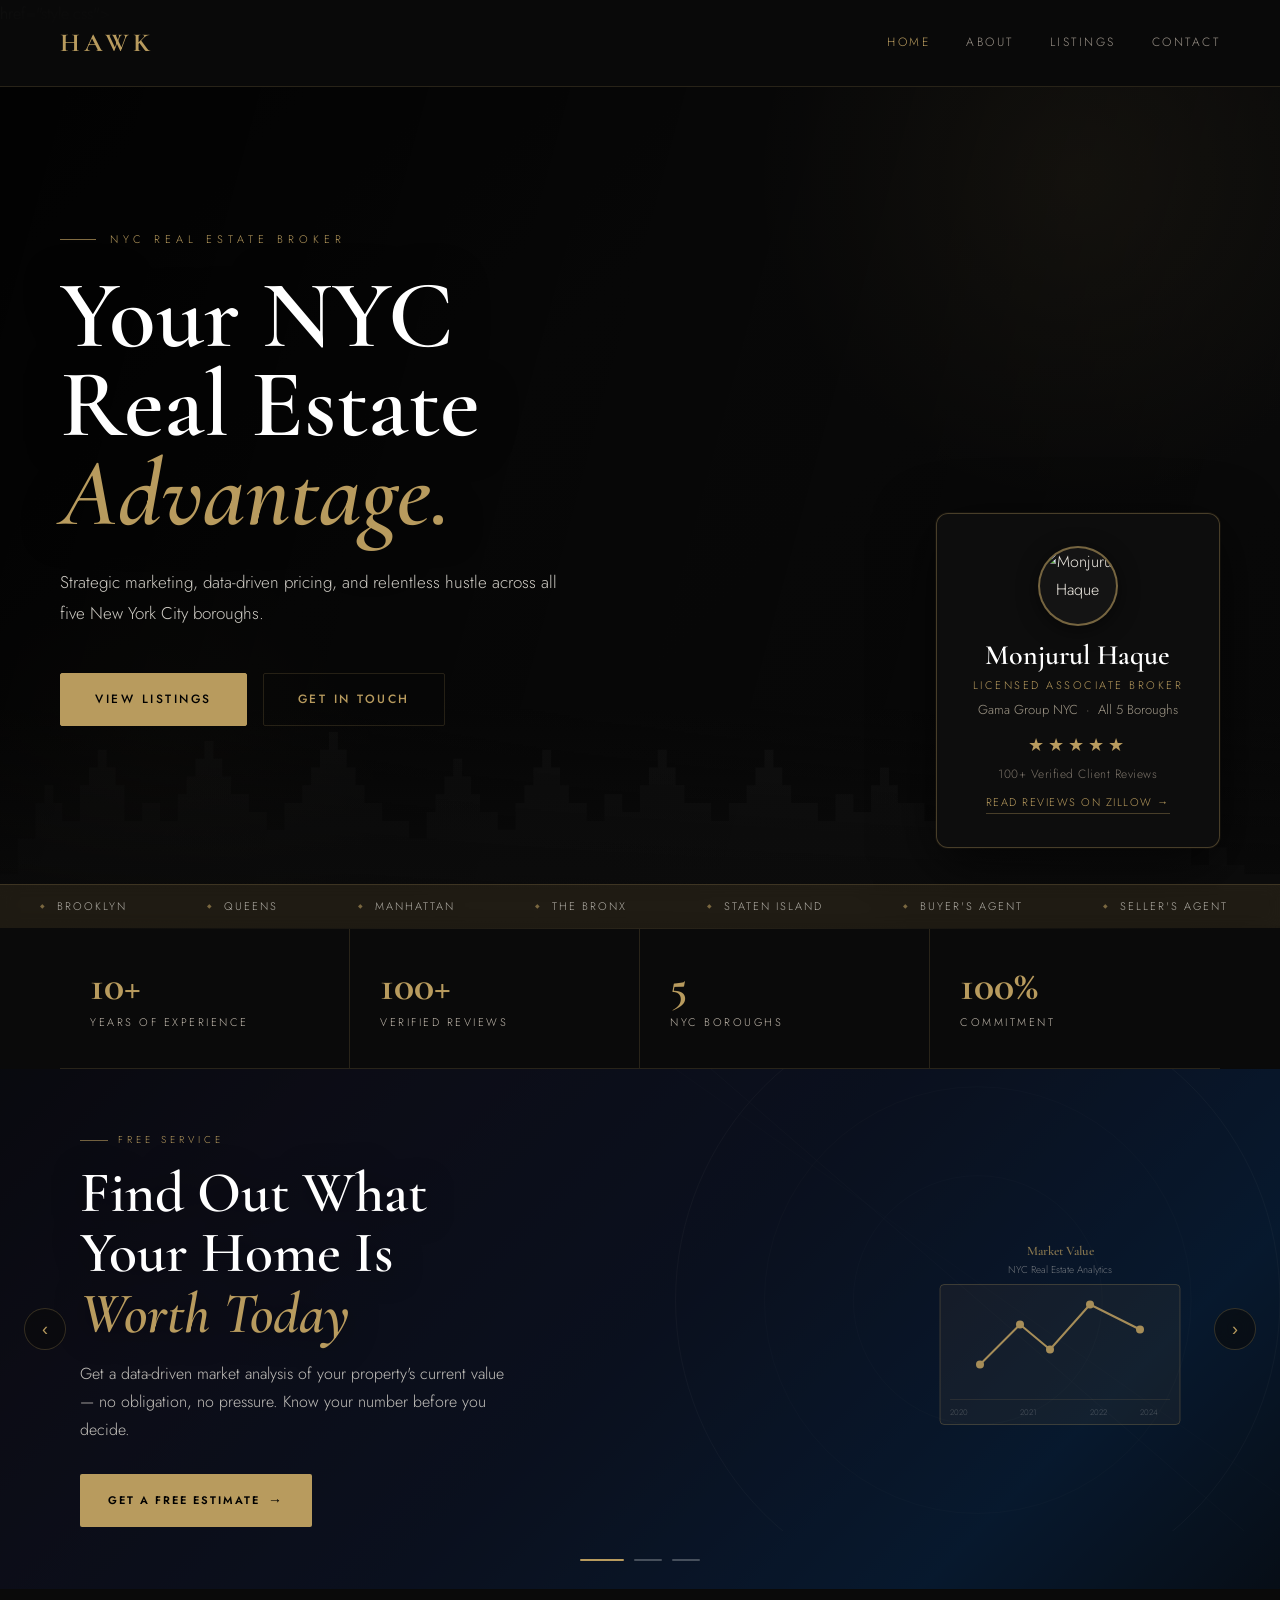
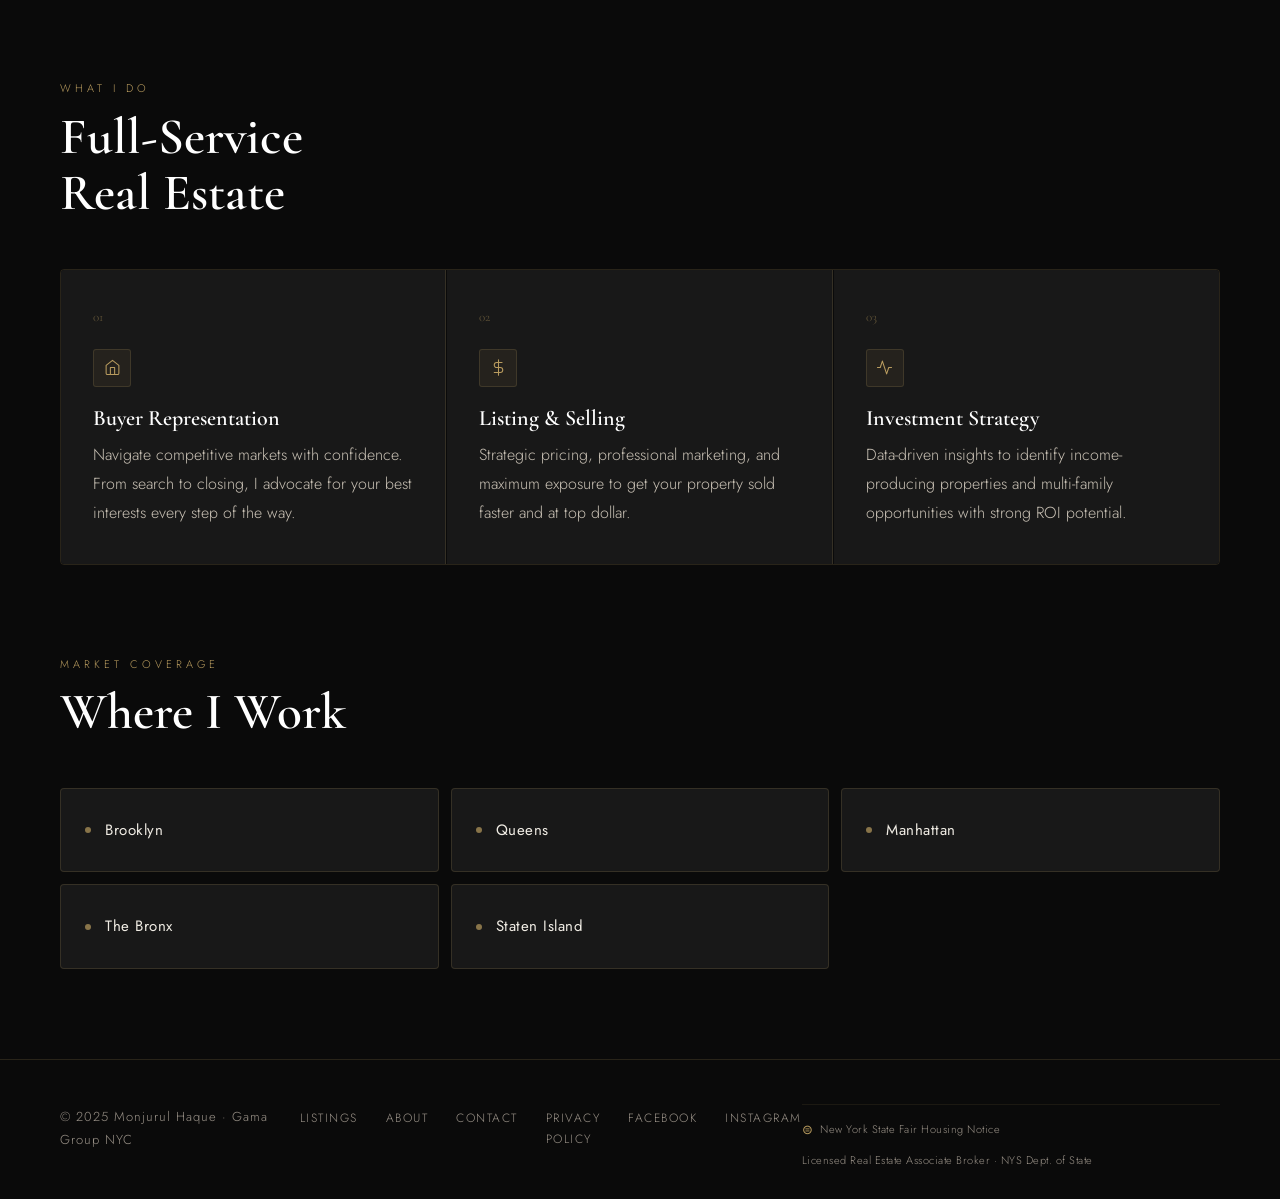
==== commit b001d1db: "Add link to Zillow reviews in index.html" ====
--- a/index.html
+++ b/index.html
@@ -646,6 +646,15 @@
       <div class="agent-firm">Gama Group NYC &nbsp;·&nbsp; All 5 Boroughs</div>
       <div class="agent-stars">★★★★★</div>
       <div style="font-size:12px;color:#7a7268;margin-top:3px;letter-spacing:0.5px;">100+ Verified Client Reviews</div>
+      <a href="https://www.zillow.com/profile/MhaqueRealtor/#reviews" target="_blank" rel="noopener"
+         style="display:inline-block;margin-top:8px;font-size:11px;letter-spacing:1.5px;
+         text-transform:uppercase;color:var(--gold);text-decoration:none;
+         border-bottom:1px solid rgba(184,155,94,0.35);padding-bottom:1px;
+         transition:color 0.2s,border-color 0.2s;"
+         onmouseover="this.style.color='#d4b97a';this.style.borderColor='#d4b97a'"
+         onmouseout="this.style.color='var(--gold)';this.style.borderColor='rgba(184,155,94,0.35)'">
+        Read Reviews on Zillow →
+      </a>
     </div>
   </div>
 
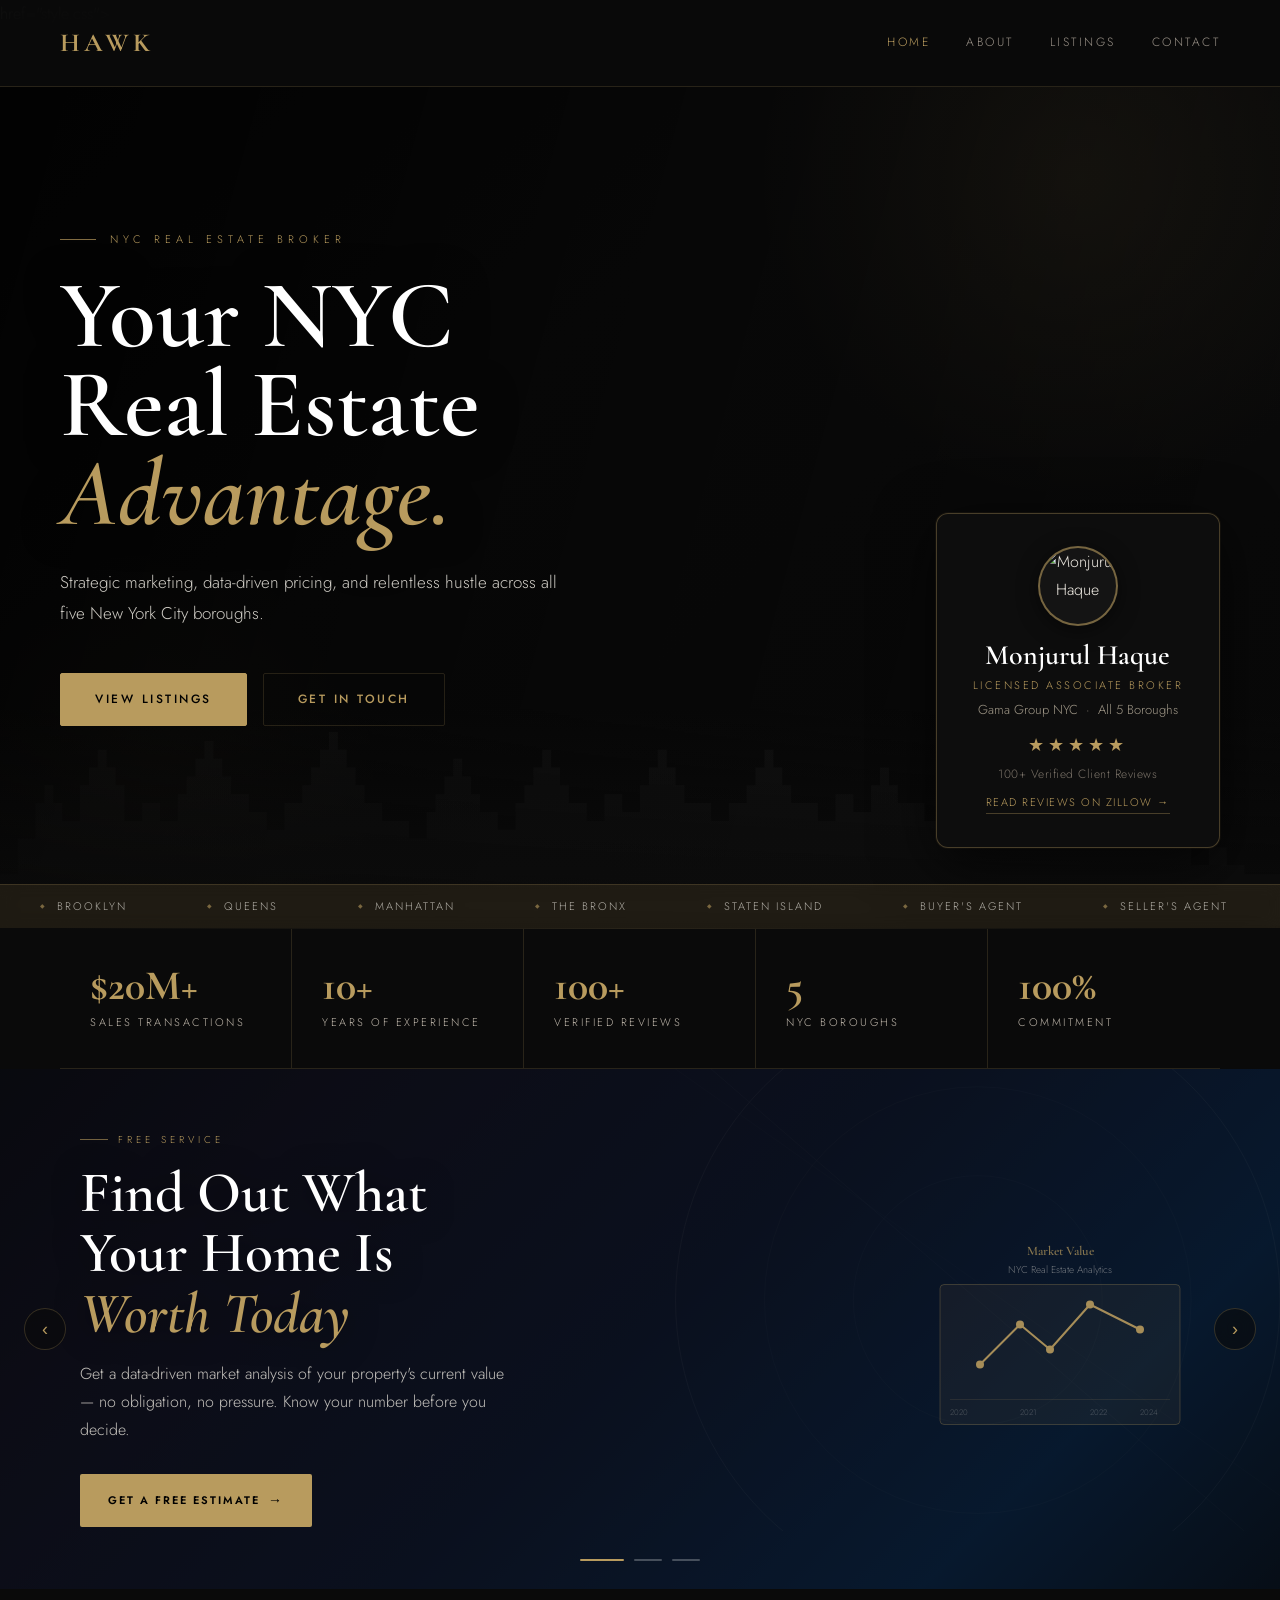
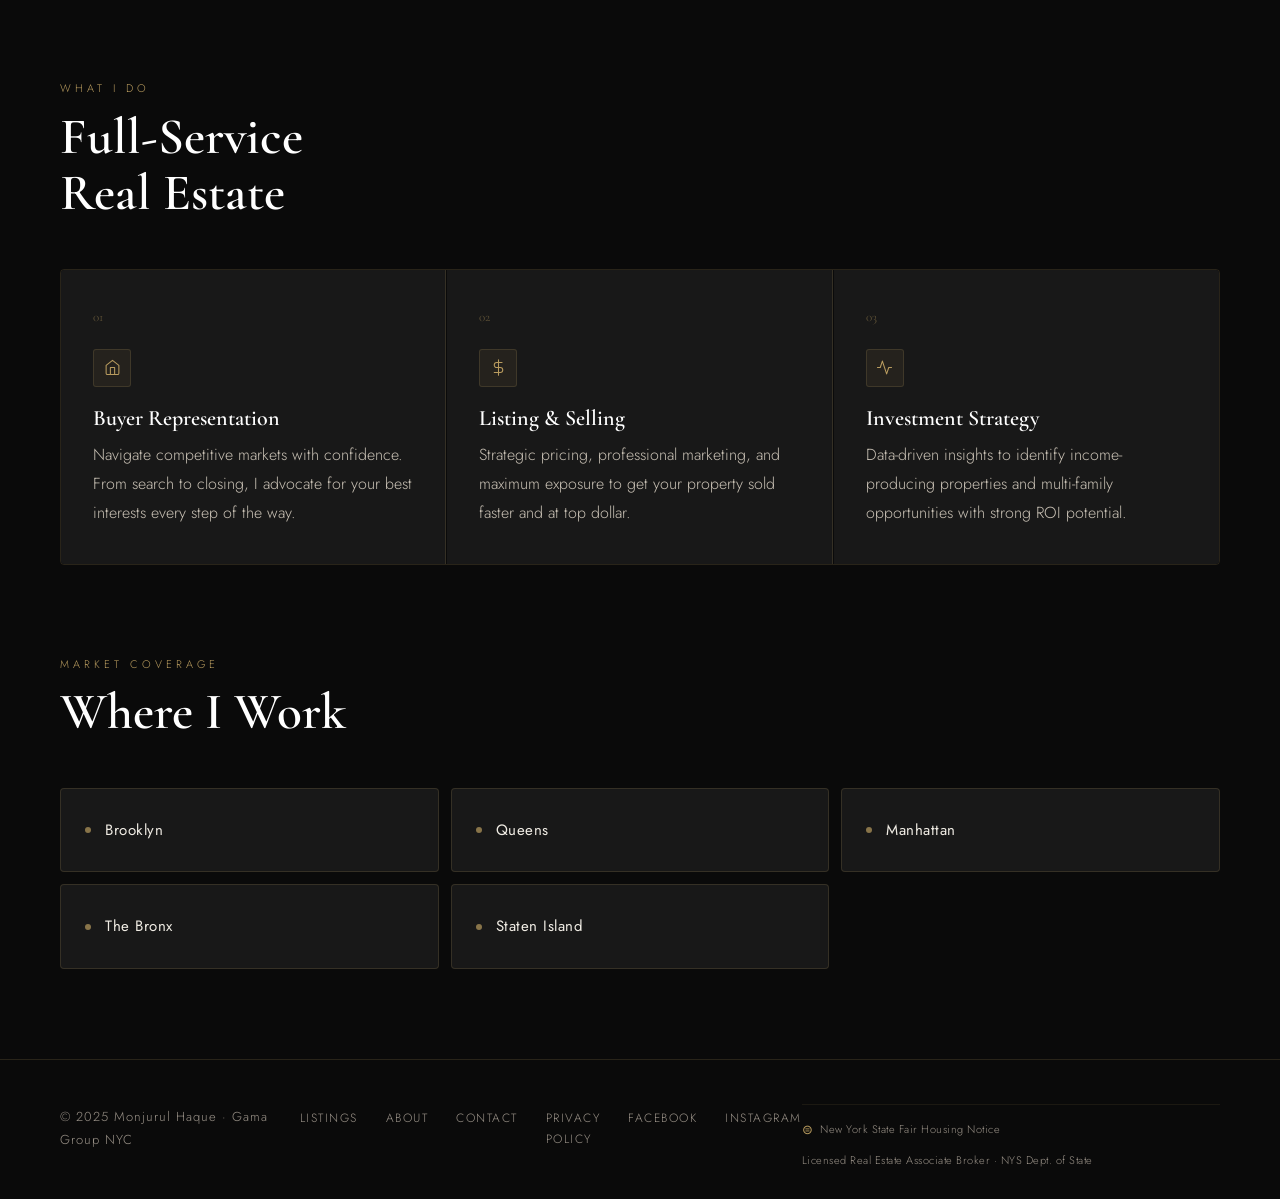
==== commit 40585da8: "Increase stats-strip columns and update stats" ====
--- a/index.html
+++ b/index.html
@@ -486,7 +486,7 @@
       margin: 0 60px;
     }
     .stats-strip {
-      display: grid; grid-template-columns: repeat(4, 1fr);
+      display: grid; grid-template-columns: repeat(5, 1fr);
       border-bottom: 1px solid var(--border);
       margin: 0 60px;
     }
@@ -695,14 +695,18 @@
 <div class="divider"></div>
 <div class="stats-strip">
   <div class="strip-stat anim-1">
+    <div class="strip-num">$20M+</div>
+    <div class="strip-label">Sales Transactions</div>
+  </div>
+  <div class="strip-stat anim-2">
     <div class="strip-num">10+</div>
     <div class="strip-label">Years of Experience</div>
   </div>
-  <div class="strip-stat anim-2">
+  <div class="strip-stat anim-3">
     <div class="strip-num">100+</div>
     <div class="strip-label">Verified Reviews</div>
   </div>
-  <div class="strip-stat anim-3">
+  <div class="strip-stat anim-4">
     <div class="strip-num">5</div>
     <div class="strip-label">NYC Boroughs</div>
   </div>
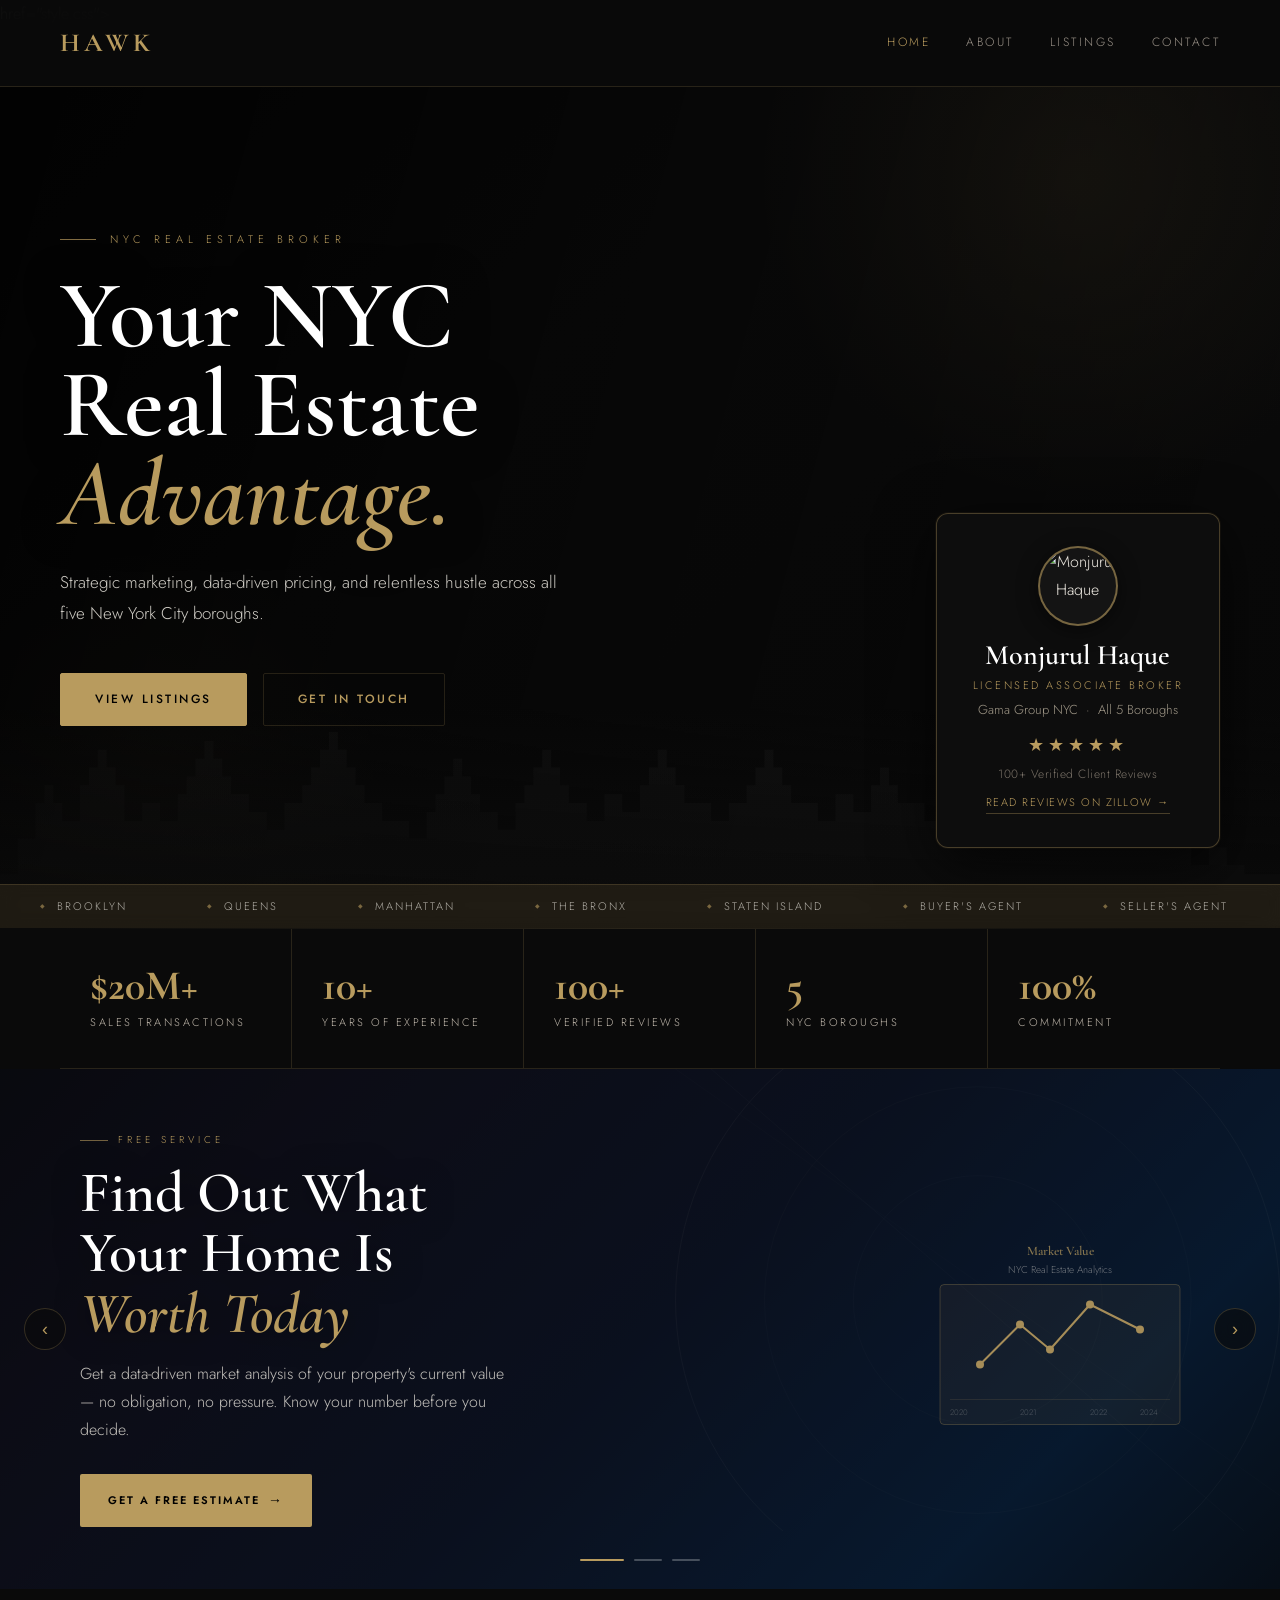
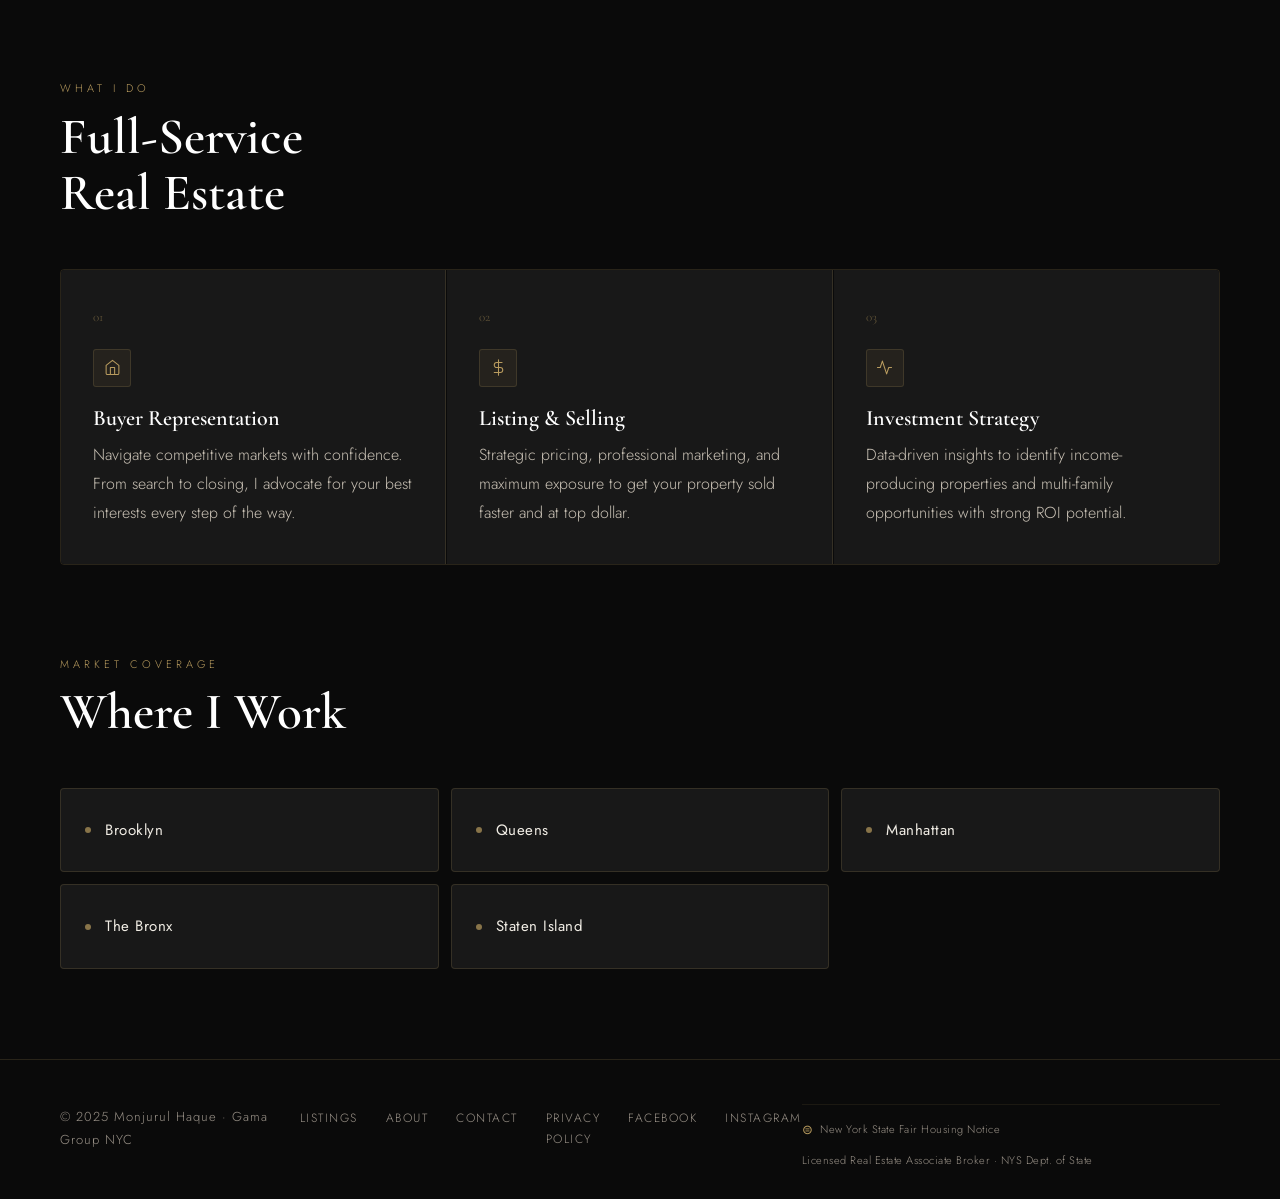
==== commit ed4058d2: "Update agent photo in index.html" ====
--- a/index.html
+++ b/index.html
@@ -639,7 +639,7 @@
 
   <!-- Agent float card -->
   <div class="agent-card">
-    <img class="agent-photo" src="Final Gama-36.jpg" alt="Monjurul Haque">
+    <img class="agent-photo" src="mhrealestate Screenshot.png" alt="Monjurul Haque">
     <div>
       <div class="agent-name">Monjurul Haque</div>
       <div class="agent-title">Licensed Associate Broker</div>
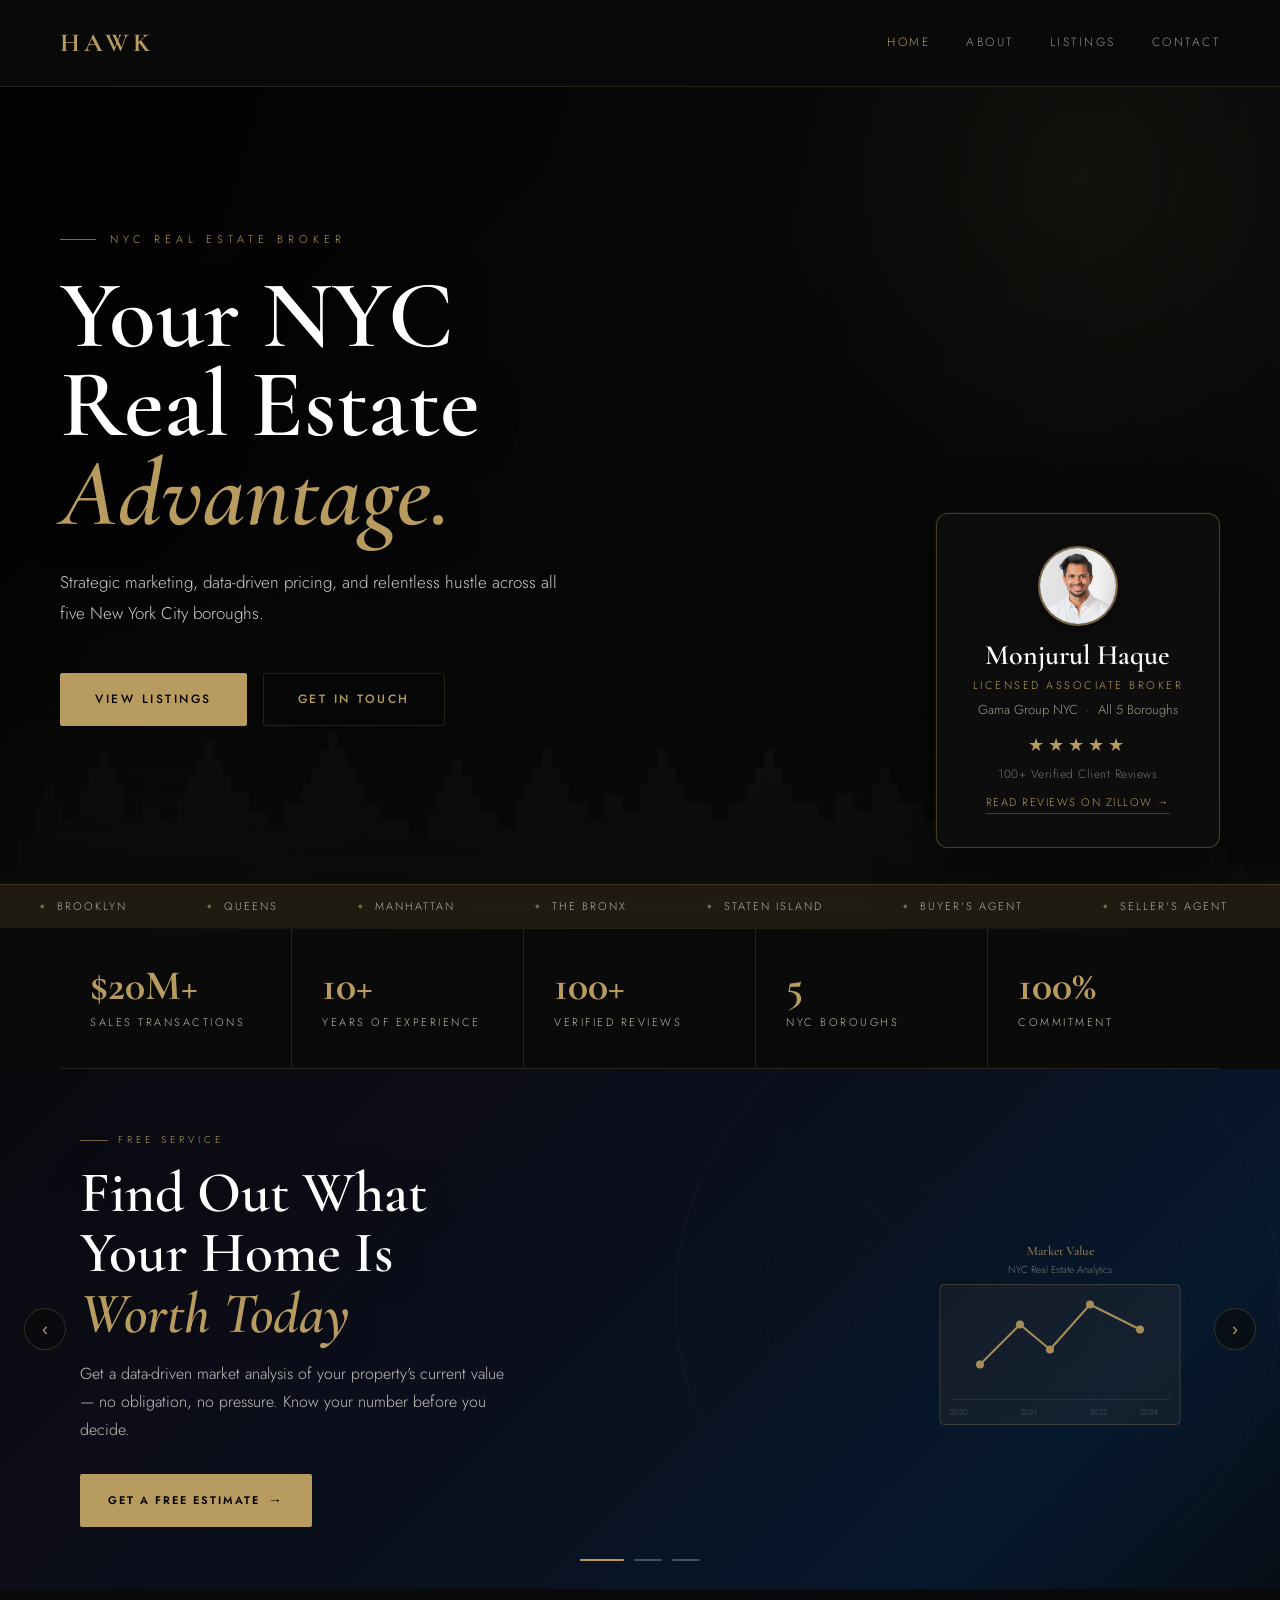
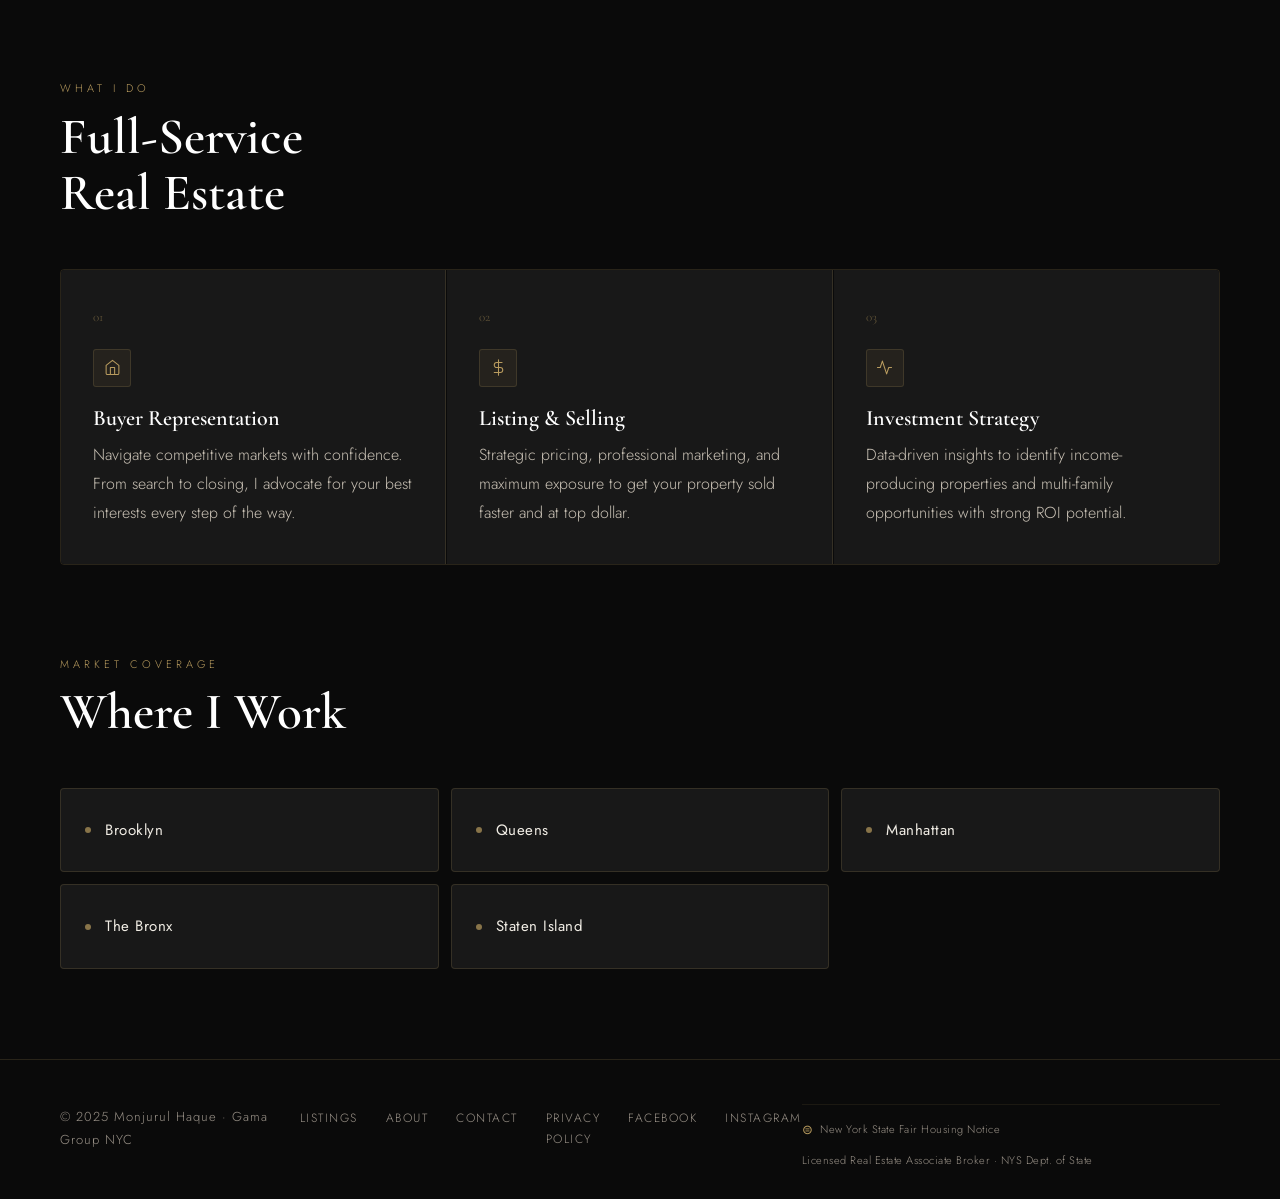
==== commit 5b4da115: "Update agent photo in index.html" ====
--- a/index.html
+++ b/index.html
@@ -639,7 +639,7 @@
 
   <!-- Agent float card -->
   <div class="agent-card">
-    <img class="agent-photo" src="mhrealestate Screenshot.png" alt="Monjurul Haque">
+    <img class="agent-photo" src="Final Gama-36.jpg" alt="Monjurul Haque">
     <div>
       <div class="agent-name">Monjurul Haque</div>
       <div class="agent-title">Licensed Associate Broker</div>
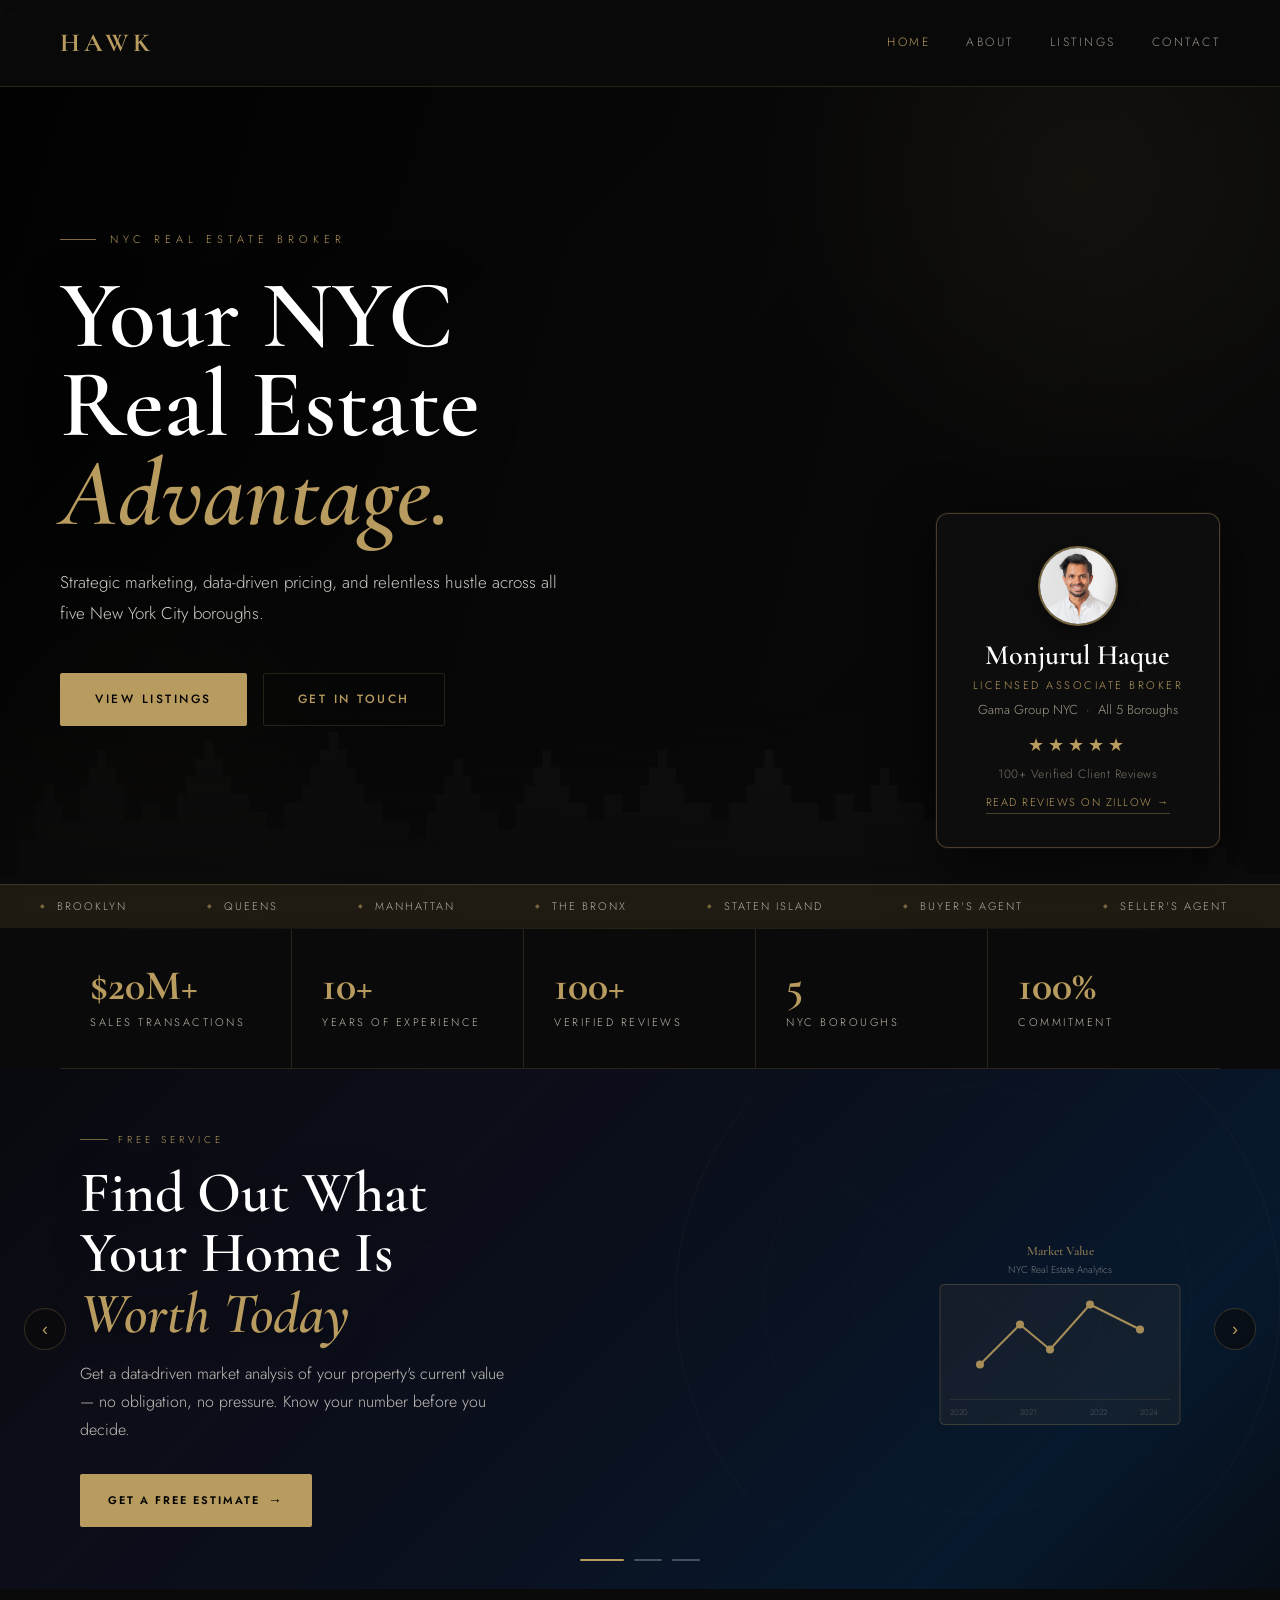
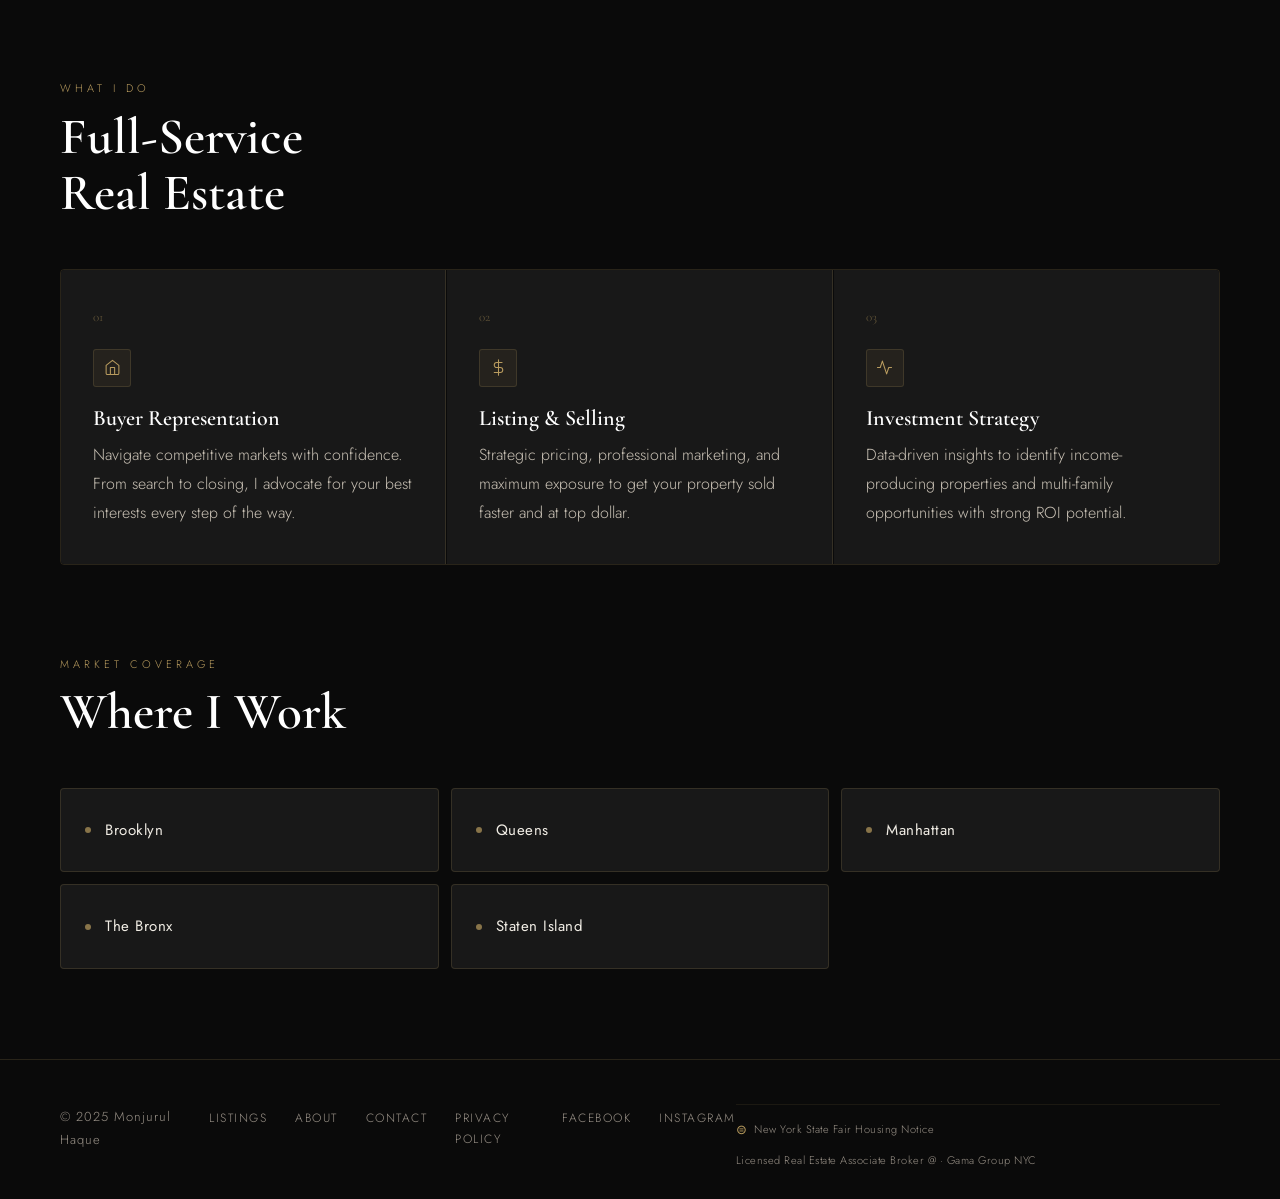
==== commit 90d7c151: "Update footer copyright and legal text" ====
--- a/index.html
+++ b/index.html
@@ -904,7 +904,7 @@
 
 <!-- FOOTER -->
 <footer>
-  <div class="footer-copy">© 2025 Monjurul Haque · Gama Group NYC</div>
+  <div class="footer-copy">© 2025 Monjurul Haque</div>
   <div class="footer-links">
     <a href="listings.html">Listings</a>
     <a href="about.html">About</a>
@@ -917,7 +917,7 @@
     <a class="footer-fair-housing" href="https://dos.ny.gov/fair-housing" target="_blank" rel="noopener">
       New York State Fair Housing Notice
     </a>
-    <span class="footer-legal">Licensed Real Estate Associate Broker · NYS Dept. of State</span>
+    <span class="footer-legal">Licensed Real Estate Associate Broker @ · Gama Group NYC</span>
   </div>
 </footer>
 
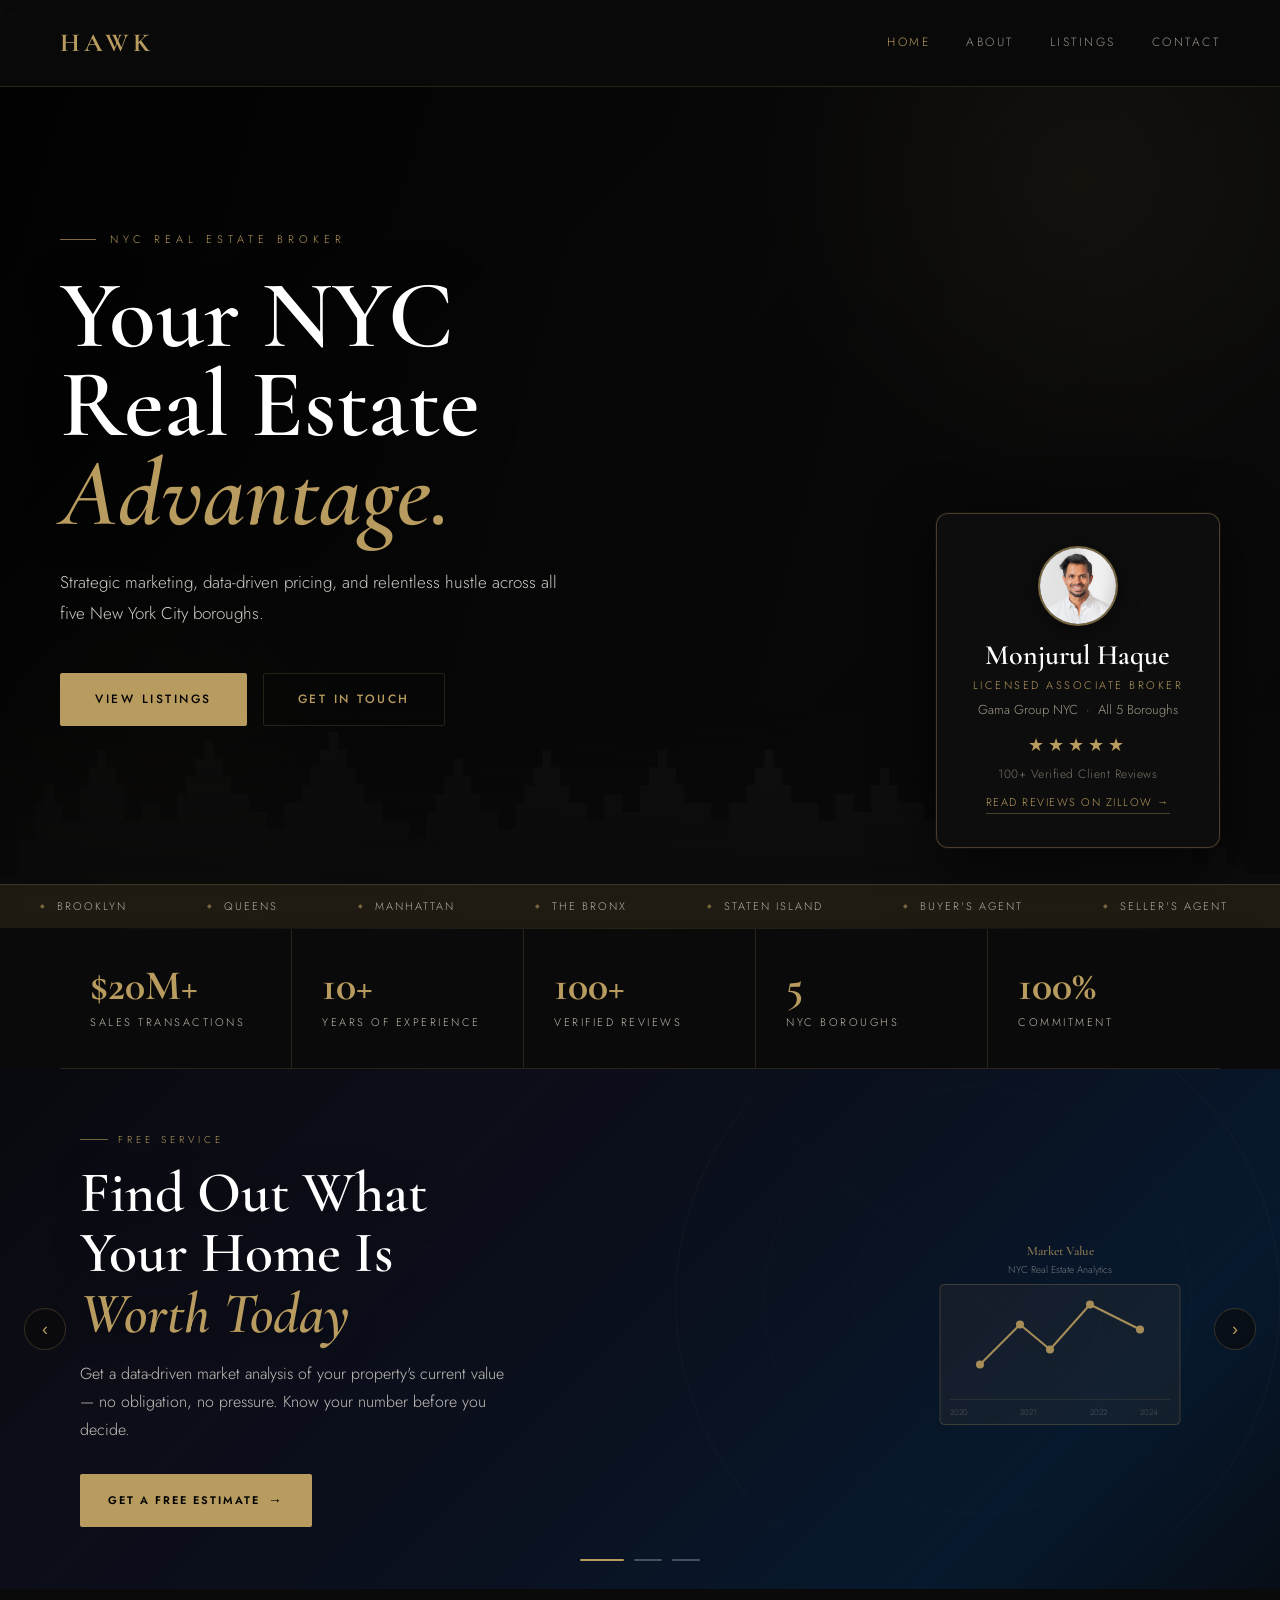
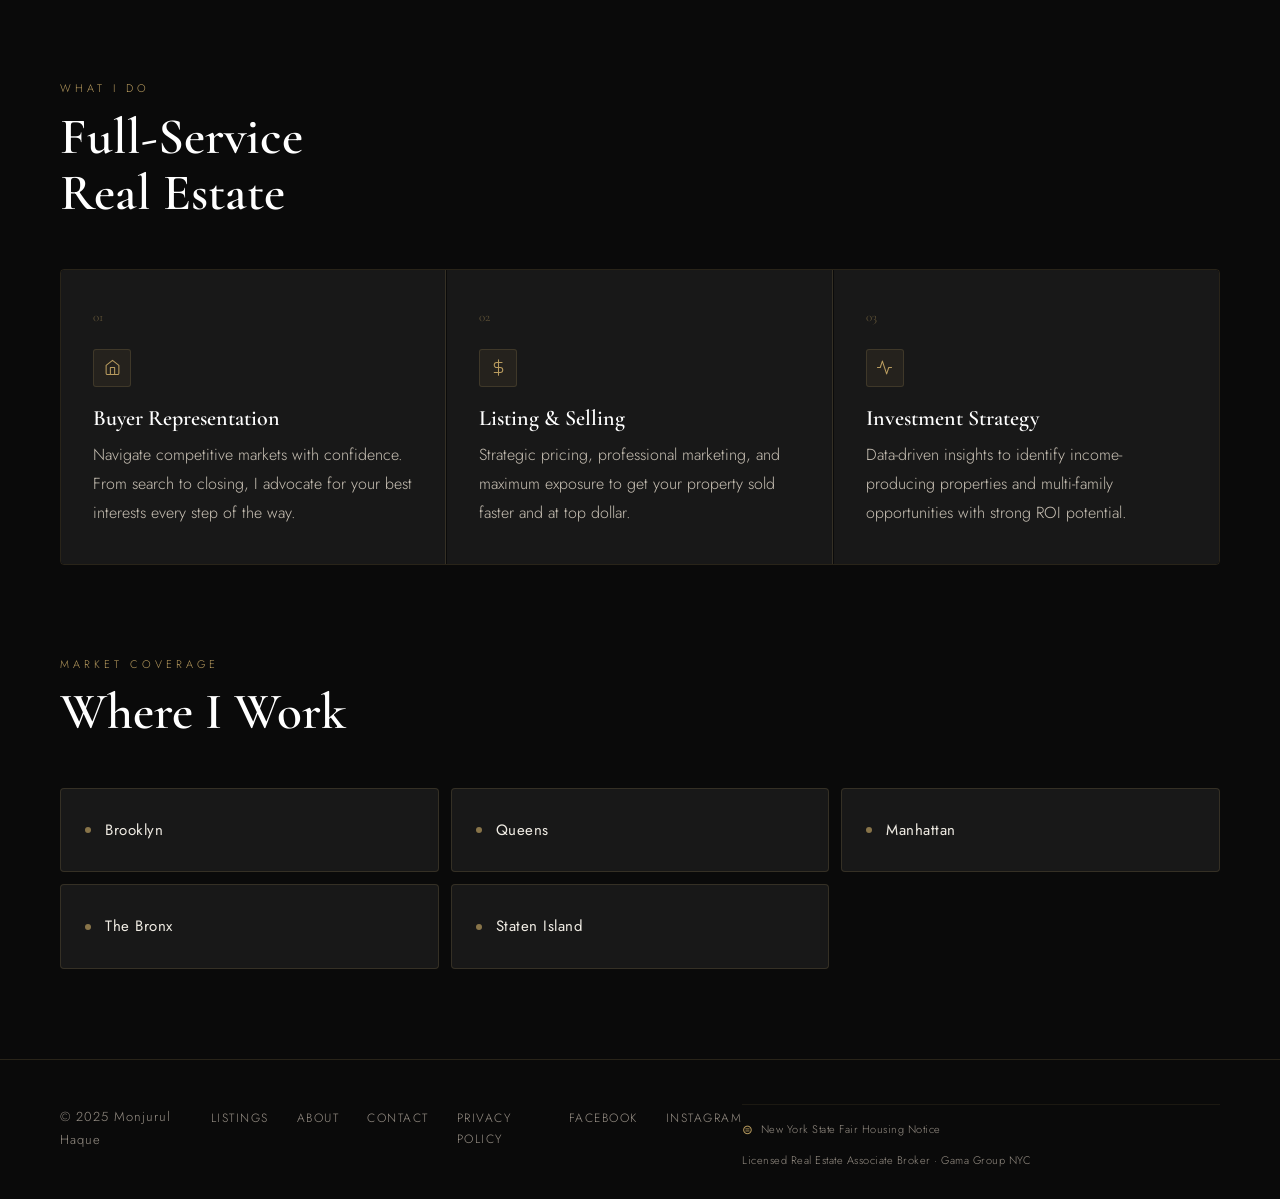
==== commit 31094f19: "Update footer legal text formatting" ====
--- a/index.html
+++ b/index.html
@@ -917,7 +917,7 @@
     <a class="footer-fair-housing" href="https://dos.ny.gov/fair-housing" target="_blank" rel="noopener">
       New York State Fair Housing Notice
     </a>
-    <span class="footer-legal">Licensed Real Estate Associate Broker @ · Gama Group NYC</span>
+    <span class="footer-legal">Licensed Real Estate Associate Broker · Gama Group NYC</span>
   </div>
 </footer>
 
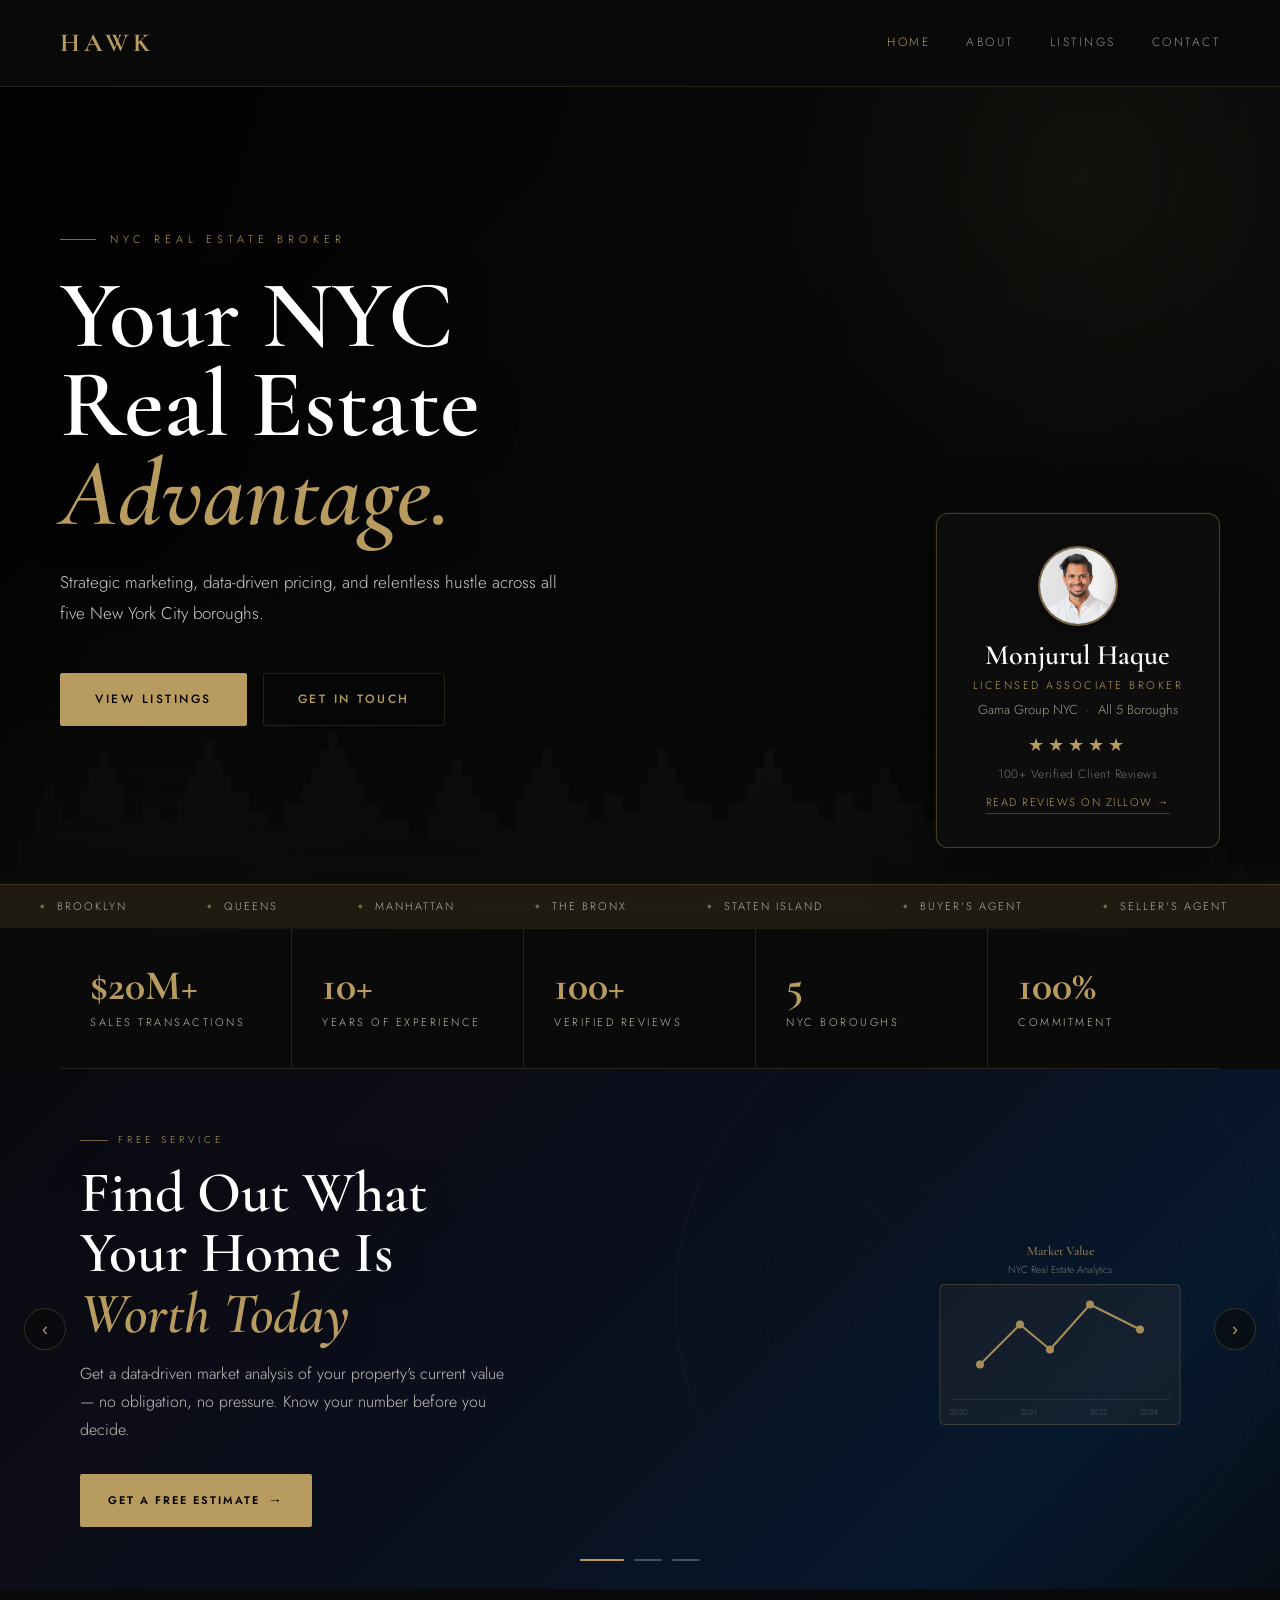
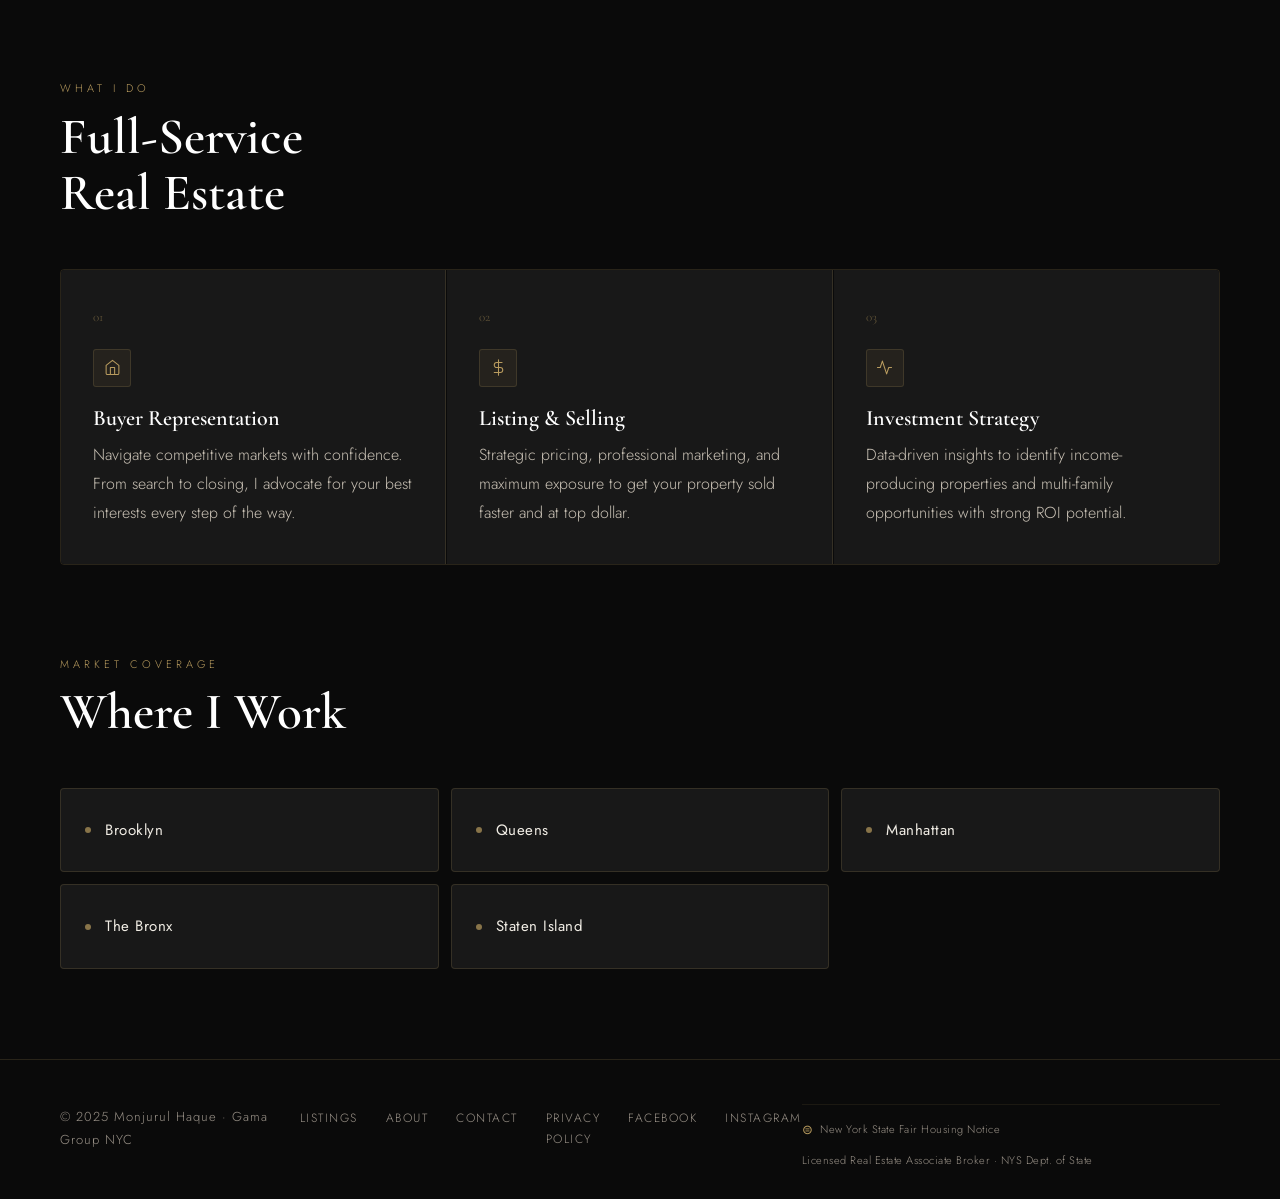
==== commit 6df0a140: "Modify footer text and add Tawk.to script Updated footer content to include Gama Group NYC and NYS D" ====
--- a/index.html
+++ b/index.html
@@ -904,7 +904,7 @@
 
 <!-- FOOTER -->
 <footer>
-  <div class="footer-copy">© 2025 Monjurul Haque</div>
+  <div class="footer-copy">© 2025 Monjurul Haque · Gama Group NYC</div>
   <div class="footer-links">
     <a href="listings.html">Listings</a>
     <a href="about.html">About</a>
@@ -917,7 +917,7 @@
     <a class="footer-fair-housing" href="https://dos.ny.gov/fair-housing" target="_blank" rel="noopener">
       New York State Fair Housing Notice
     </a>
-    <span class="footer-legal">Licensed Real Estate Associate Broker · Gama Group NYC</span>
+    <span class="footer-legal">Licensed Real Estate Associate Broker · NYS Dept. of State</span>
   </div>
 </footer>
 
@@ -974,5 +974,19 @@
   function toggleMenu() { document.getElementById('navMobile').classList.toggle('open'); }
   function closeMenu()  { document.getElementById('navMobile').classList.remove('open'); }
 </script>
+
+<!--Start of Tawk.to Script-->
+<script type="text/javascript">
+var Tawk_API=Tawk_API||{}, Tawk_LoadStart=new Date();
+(function(){
+var s1=document.createElement("script"),s0=document.getElementsByTagName("script")[0];
+s1.async=true;
+s1.src='https://embed.tawk.to/69f02ca03dea021c3775ba9f/1jn92sl5e';
+s1.charset='UTF-8';
+s1.setAttribute('crossorigin','*');
+s0.parentNode.insertBefore(s1,s0);
+})();
+</script>
+<!--End of Tawk.to Script-->
 </body>
 </html>
